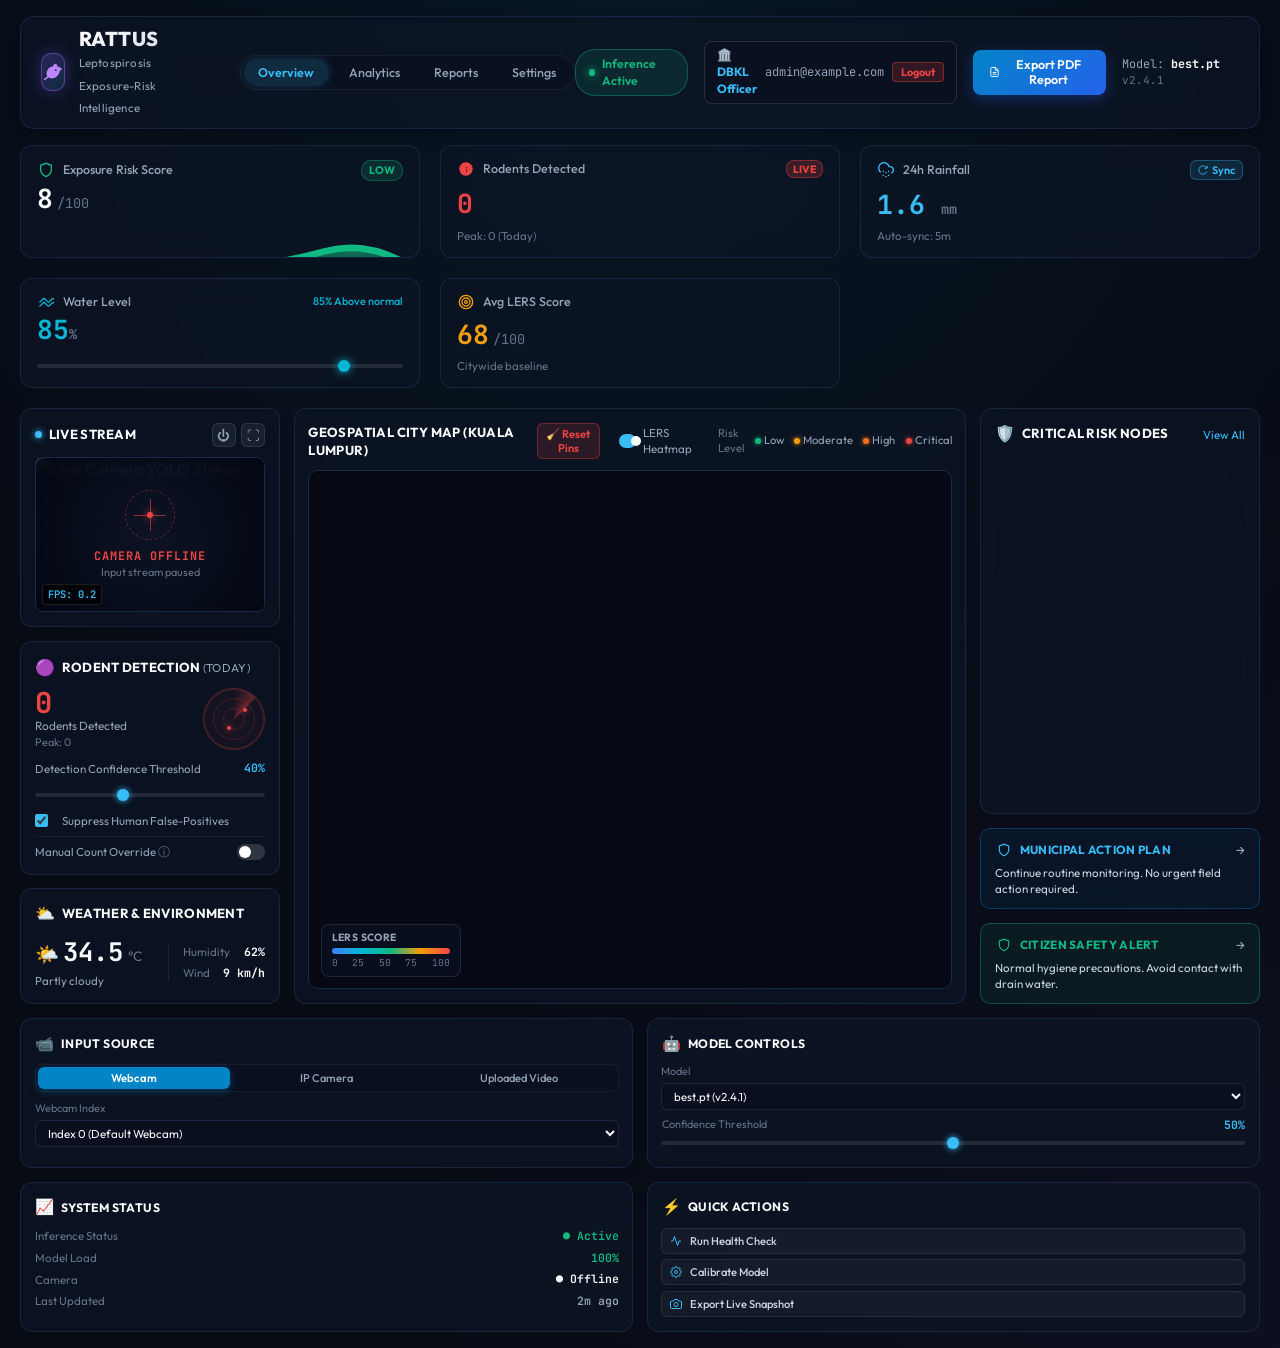
==== public/index.html @ 7f126143 "fix(vercel): add official public/ directory for zero-config Edge static serving" ====
<!DOCTYPE html>
<html lang="en">
<head>
    <meta charset="UTF-8">
    <meta name="viewport" content="width=device-width, initial-scale=1.0">
    <title>RATTUS — Leptospirosis Exposure-Risk Intelligence</title>
    <!-- Fonts -->
    <link rel="preconnect" href="https://fonts.googleapis.com">
    <link rel="preconnect" href="https://fonts.gstatic.com" crossorigin>
    <link href="https://fonts.googleapis.com/css2?family=Outfit:wght@300;400;500;600;700;800&family=JetBrains+Mono:wght@400;500;600&display=swap" rel="stylesheet">
    <!-- Leaflet CSS -->
    <link rel="stylesheet" href="https://unpkg.com/leaflet@1.9.4/dist/leaflet.css" />
    <script src="https://unpkg.com/leaflet@1.9.4/dist/leaflet.js"></script>
    <link rel="stylesheet" href="/static/style.css?v=20260812_v2">
</head>
<body>
    <!-- SVG Gradient Definitions -->
    <svg style="width:0;height:0;position:absolute;" aria-hidden="true" focusable="false">
        <defs>
            <linearGradient id="greenGrad" x1="0" y1="0" x2="0" y2="1">
                <stop offset="0%" stop-color="#10b981" stop-opacity="0.6"/>
                <stop offset="100%" stop-color="#10b981" stop-opacity="0.0"/>
            </linearGradient>
            <linearGradient id="cyanGrad" x1="0" y1="0" x2="0" y2="1">
                <stop offset="0%" stop-color="#06b6d4" stop-opacity="0.6"/>
                <stop offset="100%" stop-color="#06b6d4" stop-opacity="0.0"/>
            </linearGradient>
            <linearGradient id="amberGrad" x1="0" y1="0" x2="0" y2="1">
                <stop offset="0%" stop-color="#f59e0b" stop-opacity="0.6"/>
                <stop offset="100%" stop-color="#f59e0b" stop-opacity="0.0"/>
            </linearGradient>
            <linearGradient id="redGrad" x1="0" y1="0" x2="0" y2="1">
                <stop offset="0%" stop-color="#ef4444" stop-opacity="0.6"/>
                <stop offset="100%" stop-color="#ef4444" stop-opacity="0.0"/>
            </linearGradient>
        </defs>
    </svg>

    <div class="command-center-container">
        <!-- TOP NAVBAR -->
        <header class="header-navbar">
            <div class="header-left">
                <div class="brand-capsule">
                    <div class="brand-logo-glow">
                        <svg class="brand-rat-icon" viewBox="0 0 24 24" fill="currentColor">
                            <path d="M19.5 7.05C19 6.4 18.2 6 17.3 6H16.4C16.8 5.1 16.5 4 15.6 3.4C14.7 2.8 13.5 3 13 3.9L11.7 6.1C9.6 6.3 7.8 7.3 6.6 8.9C5.5 10.3 4.9 12.1 4.9 14C4.9 15 5.2 16 5.7 16.8L2.3 19.3C1.9 19.6 1.8 20.2 2.1 20.6C2.4 21 3 21.1 3.4 20.8L7.1 18.1C8 18.7 9.1 19 10.2 19C14.8 19 18.6 15.6 19.2 11.1L21.2 9.6C21.6 9.3 21.7 8.7 21.4 8.3C21 7.8 20.2 7.5 19.5 7.05ZM15 11C14.4 11 14 10.6 14 10C14 9.4 14.4 9 15 9C15.6 9 16 9.4 16 10C16 10.6 15.6 11 15 11Z"/>
                        </svg>
                    </div>
                    <div class="brand-titles">
                        <h1>RATTUS</h1>
                        <span class="brand-subtitle">Leptospirosis Exposure-Risk Intelligence</span>
                    </div>
                </div>

                <!-- Navigation Pills -->
                <nav class="nav-pills-deck">
                    <button class="nav-pill active" id="navPillOverview">Overview</button>
                    <button class="nav-pill" id="navPillAnalytics">Analytics</button>
                    <button class="nav-pill" id="navPillReports">Reports</button>
                    <button class="nav-pill" id="navPillSettings">Settings</button>
                </nav>
            </div>

            <div class="header-right">
                <div class="status-pill-green" id="engineStatusBadge">
                    <span class="pulse-dot"></span>
                    <span id="engineStatusText">Inference Active</span>
                </div>

                <div class="user-auth-capsule" id="userAuthCapsule" style="display:flex; align-items:center; gap:8px; background:rgba(10,16,32,0.8); border:1px solid rgba(255,255,255,0.12); padding:0.35rem 0.75rem; border-radius:8px; font-size:0.75rem;">
                    <span class="user-role-badge" id="userRoleBadge" style="color:#38bdf8; font-weight:700;">🏛️ DBKL Officer</span>
                    <span class="user-email-text" id="userEmailText" style="color:#94a3b8; font-family:var(--font-mono);">admin@example.com</span>
                    <button class="btn-logout-mini" id="btnLogoutHeader" style="background:rgba(239,68,68,0.18); border:1px solid rgba(239,68,68,0.4); color:#ef4444; font-size:0.68rem; font-weight:700; padding:2px 8px; border-radius:4px; cursor:pointer;">Logout</button>
                </div>

                <button class="btn-export-pdf" id="btnExportPDFHeader">
                    <svg class="btn-icon" viewBox="0 0 24 24" fill="none" stroke="currentColor" stroke-width="2">
                        <path d="M14 2H6a2 2 0 0 0-2 2v16a2 2 0 0 0 2 2h12a2 2 0 0 0 2-2V8z"></path>
                        <polyline points="14 2 14 8 20 8"></polyline>
                        <line x1="16" y1="13" x2="8" y2="13"></line>
                        <line x1="16" y1="17" x2="8" y2="17"></line>
                    </svg>
                    Export PDF Report
                </button>

                <div class="model-meta-tag" id="activeModelBadge">
                    Model: <strong id="headerModelTag">best.pt</strong> <span class="version-sub">v2.4.1</span>
                </div>
            </div>
        </header>

        <!-- TAB VIEW 1: OVERVIEW (DEFAULT) -->
        <div id="viewOverview" class="nav-tab-page active">
            <!-- TOP METRIC STRIP (5 CARDS) -->
            <section class="kpi-top-strip">
            <!-- 1. Exposure Risk Score -->
            <div class="kpi-box risk-box" id="kpiRiskCard">
                <div class="kpi-box-header">
                    <div class="kpi-box-icon green-icon">
                        <svg viewBox="0 0 24 24" fill="none" stroke="currentColor" stroke-width="2">
                            <path d="M12 22s8-4 8-10V5l-8-3-8 3v7c0 6 8 10 8 10z"/>
                        </svg>
                    </div>
                    <span class="kpi-box-title">Exposure Risk Score</span>
                    <span class="risk-pill pill-low" id="riskLevelBadge">LOW</span>
                </div>
                <div class="kpi-box-body">
                    <div class="kpi-score-val" id="riskScoreVal">8</div>
                    <span class="kpi-score-denom">/100</span>
                </div>
                <div class="sparkline-wrapper">
                    <svg class="sparkline-chart" id="riskSparkline" viewBox="0 0 140 28" preserveAspectRatio="none">
                        <path class="sparkline-fill" d="M0 26 Q 25 24, 45 22 T 80 18 T 110 12 T 140 16 L 140 28 L 0 28 Z" fill="url(#greenGrad)"></path>
                        <path class="sparkline-line" d="M0 26 Q 25 24, 45 22 T 80 18 T 110 12 T 140 16" fill="none" stroke="#10b981" stroke-width="2.5" stroke-linecap="round"></path>
                    </svg>
                </div>
            </div>

            <!-- 2. Rodents Detected -->
            <div class="kpi-box">
                <div class="kpi-box-header">
                    <div class="kpi-box-icon red-icon">
                        <svg viewBox="0 0 24 24" fill="currentColor">
                            <path d="M12 2C6.48 2 2 6.48 2 12s4.48 10 10 10 10-4.48 10-10S17.52 2 12 2zm1 14.5c0 .28-.22.5-.5.5s-.5-.22-.5-.5v-4c0-.28.22-.5.5-.5s.5.22.5.5v4zm0-6c0 .28-.22.5-.5.5s-.5-.22-.5-.5v-1c0-.28.22-.5.5-.5s.5.22.5.5v1z"/>
                        </svg>
                    </div>
                    <span class="kpi-box-title">Rodents Detected</span>
                    <span class="live-pill-red" id="livePill">LIVE</span>
                </div>
                <div class="kpi-box-body">
                    <div class="kpi-big-val text-red" id="rodentCountVal">0</div>
                </div>
                <div class="kpi-box-footer" id="rodentPeakVal">
                    Peak: 0 (Today)
                </div>
            </div>

            <!-- 3. 24h Rainfall -->
            <div class="kpi-box">
                <div class="kpi-box-header">
                    <div class="kpi-box-icon blue-icon">
                        <svg viewBox="0 0 24 24" fill="none" stroke="currentColor" stroke-width="2">
                            <path d="M20 16.58A5 5 0 0 0 18 7h-1.26A8 8 0 1 0 4 15.25"></path>
                            <line x1="8" y1="19" x2="8" y2="21"></line>
                            <line x1="8" y1="13" x2="8" y2="15"></line>
                            <line x1="16" y1="19" x2="16" y2="21"></line>
                            <line x1="16" y1="13" x2="16" y2="15"></line>
                            <line x1="12" y1="21" x2="12" y2="23"></line>
                            <line x1="12" y1="15" x2="12" y2="17"></line>
                        </svg>
                    </div>
                    <span class="kpi-box-title">24h Rainfall</span>
                    <button class="btn-sync-mini" id="btnRefreshWeather" title="Sync Live Weather">
                        <svg class="sync-icon" viewBox="0 0 24 24" fill="none" stroke="currentColor" stroke-width="2">
                            <path d="M21.5 2v6h-6M21.34 15.57a10 10 0 1 1-.57-8.38l5.67-5.67"/>
                        </svg>
                        Sync
                    </button>
                </div>
                <div class="kpi-box-body">
                    <div class="kpi-big-val text-blue">
                        <span id="rainfallVal">1.6</span> <span class="unit-text">mm</span>
                    </div>
                </div>
                <div class="kpi-box-footer" id="weatherSyncStatus">
                    Auto-sync: 5m
                </div>
            </div>

            <!-- 4. Water Level (Interactive Slider) -->
            <div class="kpi-box">
                <div class="kpi-box-header">
                    <div class="kpi-box-icon cyan-icon">
                        <svg viewBox="0 0 24 24" fill="none" stroke="currentColor" stroke-width="2">
                            <path d="M2 12c.6 0 1.2-.2 1.6-.6l3.8-3.8c.8-.8 2.2-.8 3 0l3.8 3.8c.8.8 2.2.8 3 0l3.8-3.8c.8-.8 2.2-.8 3 0l1 1"></path>
                            <path d="M2 18c.6 0 1.2-.2 1.6-.6l3.8-3.8c.8-.8 2.2-.8 3 0l3.8 3.8c.8.8 2.2.8 3 0l3.8-3.8c.8-.8 2.2-.8 3 0l1 1"></path>
                        </svg>
                    </div>
                    <span class="kpi-box-title">Water Level</span>
                    <span class="sub-pill-cyan" id="waterLevelStatusText">85% Above normal</span>
                </div>
                <div class="kpi-box-body">
                    <div class="kpi-big-val text-cyan">
                        <span id="waterLevelVal">85</span><span class="unit-text">%</span>
                    </div>
                </div>
                <div class="water-slider-wrap">
                    <input type="range" id="waterLevelSlider" min="0" max="100" value="85" class="custom-range-slider slider-cyan">
                </div>
            </div>

            <!-- 5. Avg LERS Score -->
            <div class="kpi-box">
                <div class="kpi-box-header">
                    <div class="kpi-box-icon amber-icon">
                        <svg viewBox="0 0 24 24" fill="none" stroke="currentColor" stroke-width="2">
                            <circle cx="12" cy="12" r="10"></circle>
                            <circle cx="12" cy="12" r="6"></circle>
                            <circle cx="12" cy="12" r="2"></circle>
                        </svg>
                    </div>
                    <span class="kpi-box-title">Avg LERS Score</span>
                </div>
                <div class="kpi-box-body">
                    <div class="kpi-score-val text-amber" id="avgLersScore">68</div>
                    <span class="kpi-score-denom">/100</span>
                </div>
                <div class="kpi-box-footer">
                    Citywide baseline
                </div>
            </div>
        </section>

        <!-- CENTRAL COMMAND GRID (3 COLUMNS) -->
        <main class="command-grid-3col">
            <!-- COLUMN 1: VISION STREAM & LOCAL TELEMETRY -->
            <aside class="col-left">
                <!-- 1. Live Stream HUD -->
                <div class="glass-card stream-card">
                    <div class="card-header-clean">
                        <div class="card-title-row">
                            <span class="dot-live-blue"></span>
                            <h2>LIVE STREAM</h2>
                        </div>
                        <div class="card-actions-row">
                            <button class="btn-hud-icon" id="btnPowerToggle" title="Camera Power On/Off">⏻</button>
                            <button class="btn-hud-icon" id="btnExpandStream" title="Fullscreen Stream">⛶</button>
                        </div>
                    </div>

                    <div class="video-hud-screen" id="videoHudScreen">
                        <img id="videoStream" src="/api/stream" alt="Live Camera YOLO Stream" crossorigin="anonymous">
                        
                        <!-- Offline Reticle Viewfinder (shown when camera power is OFF) -->
                        <div class="camera-offline-hud" id="cameraOfflineHud">
                            <div class="hud-reticle">
                                <div class="reticle-ring"></div>
                                <div class="reticle-crosshair"></div>
                                <div class="reticle-dot"></div>
                            </div>
                            <div class="offline-hud-title">CAMERA OFFLINE</div>
                            <div class="offline-hud-sub">Input stream paused</div>
                        </div>

                        <!-- Top-Left & Bottom HUD Elements -->
                        <div class="hud-fps-tag" id="fpsCounter">FPS: 0.2</div>
                    </div>
                </div>

                <!-- 2. Rodent Detection (Today) & Radar Widget -->
                <div class="glass-card detection-card">
                    <div class="card-header-clean">
                        <div class="card-title-row">
                            <span class="sparkle-icon">🟣</span>
                            <h2>RODENT DETECTION <span class="header-sub-tag">(TODAY)</span></h2>
                        </div>
                    </div>

                    <div class="detection-stat-radar-split">
                        <div class="detection-stat-text">
                            <div class="det-number text-red" id="detTodayCount">0</div>
                            <div class="det-label">Rodents Detected</div>
                            <div class="det-peak" id="detPeakSub">Peak: 0</div>
                        </div>

                        <!-- Circular Animated Radar Scanner -->
                        <div class="radar-scanner-widget">
                            <div class="radar-sweep-arm"></div>
                            <div class="radar-ring ring-1"></div>
                            <div class="radar-ring ring-2"></div>
                            <div class="radar-ring ring-3"></div>
                            <div class="radar-blip blip-1"></div>
                            <div class="radar-blip blip-2"></div>
                        </div>
                    </div>

                    <!-- Confidence Slider -->
                    <div class="control-slider-block">
                        <div class="slider-label-row">
                            <span>Detection Confidence Threshold</span>
                            <strong id="confValText">40%</strong>
                        </div>
                        <input type="range" id="confSlider" min="0.10" max="0.90" step="0.05" value="0.40" class="custom-range-slider">
                    </div>

                    <!-- False-Positive Filter -->
                    <label class="custom-checkbox-row">
                        <input type="checkbox" id="chkHumanFP" checked>
                        <span class="checkmark"></span>
                        <span class="cb-label">Suppress Human False-Positives</span>
                    </label>

                    <!-- Manual Count Override -->
                    <div class="toggle-override-row">
                        <span class="override-label">
                            Manual Count Override
                            <span class="info-bubble" title="Toggle manual rodent count for simulated demos">ⓘ</span>
                        </span>
                        <label class="switch-toggle">
                            <input type="checkbox" id="chkManualOverride">
                            <span class="toggle-slider round"></span>
                        </label>
                    </div>

                    <!-- Hidden input for manual count when enabled -->
                    <div class="manual-count-input-wrap hidden" id="manualCountRow">
                        <label for="manualCountInput">Manual Count:</label>
                        <input type="number" id="manualCountInput" min="0" max="50" value="3" class="input-num-sleek">
                    </div>
                </div>

                <!-- 3. Weather & Environment Widget -->
                <div class="glass-card weather-widget-card">
                    <div class="card-header-clean">
                        <div class="card-title-row">
                            <span class="card-icon">⛅</span>
                            <h2>WEATHER & ENVIRONMENT</h2>
                        </div>
                    </div>

                    <div class="weather-widget-body">
                        <div class="weather-temp-main">
                            <div class="weather-temp-display">
                                <span class="weather-icon-dynamic" id="weatherIcon">🌤️</span>
                                <span class="weather-temp-num" id="weatherTemp">34.5</span>
                                <span class="weather-unit">°C</span>
                            </div>
                            <div class="weather-cond-text" id="weatherCond">Partly cloudy</div>
                        </div>

                        <div class="weather-sub-metrics">
                            <div class="metric-pair">
                                <span class="mp-label">Humidity</span>
                                <strong class="mp-val" id="weatherHumidity">62%</strong>
                            </div>
                            <div class="metric-pair">
                                <span class="mp-label">Wind</span>
                                <strong class="mp-val" id="weatherWind">9 km/h</strong>
                            </div>
                        </div>
                    </div>
                </div>
            </aside>

            <!-- COLUMN 2: GEOSPATIAL CITY MAP (KUALA LUMPUR) -->
            <main class="col-center">
                <div class="glass-card map-card-main">
                    <div class="map-card-header">
                        <h2>GEOSPATIAL CITY MAP (KUALA LUMPUR)</h2>

                        <div class="map-header-controls">
                            <button class="btn-reset-nodes-mini" id="btnResetMapNodes" title="Reset map to 5 core baseline stations" style="background:rgba(239,68,68,0.15); border:1px solid rgba(239,68,68,0.35); color:#ef4444; font-size:0.7rem; font-weight:600; padding:3px 8px; border-radius:6px; cursor:pointer;">
                                🧹 Reset Pins
                            </button>

                            <div class="heatmap-toggle-wrap">
                                <label class="switch-toggle-small">
                                    <input type="checkbox" id="chkHeatmap" checked>
                                    <span class="toggle-slider-small round"></span>
                                </label>
                                <span class="heatmap-title">LERS Heatmap</span>
                            </div>

                            <div class="map-risk-legend">
                                <span class="legend-header">Risk Level</span>
                                <span class="leg-tag"><span class="dot-color dot-green"></span> Low</span>
                                <span class="leg-tag"><span class="dot-color dot-yellow"></span> Moderate</span>
                                <span class="leg-tag"><span class="dot-color dot-orange"></span> High</span>
                                <span class="leg-tag"><span class="dot-color dot-red"></span> Critical</span>
                            </div>
                        </div>
                    </div>

                    <!-- Map Canvas Container -->
                    <div class="map-viewport-wrapper">
                        <div id="nodeMap" class="leaflet-dark-map"></div>

                        <!-- Bottom-Left LERS Spectrum Gauge Overlay -->
                        <div class="lers-spectrum-overlay">
                            <div class="spectrum-header">LERS SCORE</div>
                            <div class="spectrum-bar-gradient"></div>
                            <div class="spectrum-scale-numbers">
                                <span>0</span>
                                <span>25</span>
                                <span>50</span>
                                <span>75</span>
                                <span>100</span>
                            </div>
                        </div>
                    </div>
                </div>
            </main>

            <!-- COLUMN 3: RANKED CRITICAL NODES & ACTION DIRECTIVES -->
            <aside class="col-right">
                <!-- 1. Critical Risk Nodes Directory -->
                <div class="glass-card critical-nodes-card">
                    <div class="card-header-clean">
                        <div class="card-title-row">
                            <span class="red-shield-icon">🛡️</span>
                            <h2>CRITICAL RISK NODES</h2>
                        </div>
                        <button class="btn-link-all" id="btnViewAllNodes">View All</button>
                    </div>

                    <!-- Ranked Nodes List -->
                    <div class="ranked-nodes-list" id="rankedNodesList">
                        <!-- Dynamically populated by app.js -->
                    </div>
                </div>

                <!-- 2. Municipal Action Plan -->
                <div class="glass-card action-directive-card municipal-glow-card">
                    <div class="action-card-top">
                        <div class="action-title-row">
                            <div class="action-icon-badge blue-badge">
                                <svg viewBox="0 0 24 24" fill="none" stroke="currentColor" stroke-width="2">
                                    <path d="M12 22s8-4 8-10V5l-8-3-8 3v7c0 6 8 10 8 10z"/>
                                </svg>
                            </div>
                            <h3>MUNICIPAL ACTION PLAN</h3>
                        </div>
                        <button class="action-arrow-btn" title="View Full Protocol">→</button>
                    </div>
                    <p class="action-body-text" id="municipalActionText">
                        Continue routine monitoring. No urgent field action required.
                    </p>
                </div>

                <!-- 3. Citizen Safety Alert -->
                <div class="glass-card action-directive-card citizen-glow-card">
                    <div class="action-card-top">
                        <div class="action-title-row">
                            <div class="action-icon-badge green-badge">
                                <svg viewBox="0 0 24 24" fill="none" stroke="currentColor" stroke-width="2">
                                    <path d="M12 22s8-4 8-10V5l-8-3-8 3v7c0 6 8 10 8 10z"/>
                                </svg>
                            </div>
                            <h3>CITIZEN SAFETY ALERT</h3>
                        </div>
                        <button class="action-arrow-btn" title="View Public Precautions">→</button>
                    </div>
                    <p class="action-body-text" id="citizenActionText">
                        Normal hygiene precautions. Avoid contact with drain water.
                    </p>
                </div>
            </aside>
        </main>

        <!-- BOTTOM CONTROL DECK (4 MODULAR CARDS) -->
        <footer class="bottom-control-deck">
            <!-- 1. Input Source -->
            <div class="glass-card deck-card">
                <div class="deck-card-header">
                    <span class="deck-icon">📹</span>
                    <h3>INPUT SOURCE</h3>
                </div>
                <div class="segmented-pills-row">
                    <button class="seg-pill active" id="btnSourceWebcam">Webcam</button>
                    <button class="seg-pill" id="btnSourceIpCam">IP Camera</button>
                    <button class="seg-pill" id="btnSourceVideoFile">Uploaded Video</button>
                </div>

                <!-- Sub-Controls: Webcam -->
                <div class="deck-sub-control" id="webcamRow">
                    <label for="webcamIndex">Webcam Index</label>
                    <select id="webcamIndex" class="select-sleek">
                        <option value="0">Index 0 (Default Webcam)</option>
                        <option value="1">Index 1 (USB / External)</option>
                        <option value="2">Index 2</option>
                    </select>
                </div>

                <!-- Sub-Controls: IP Camera -->
                <div class="deck-sub-control hidden" id="ipCamRow">
                    <label for="ipCamUrl">Stream URL</label>
                    <div class="input-action-wrap">
                        <input type="text" id="ipCamUrl" placeholder="http://192.168.1.50:8080/video" class="input-text-sleek">
                        <button class="btn-deck-primary" id="btnApplyIpCam">Connect</button>
                    </div>
                </div>

                <!-- Sub-Controls: Video Upload -->
                <div class="deck-sub-control hidden" id="videoFileRow">
                    <label for="videoFileInput">Upload Field Footage (.mp4)</label>
                    <div class="input-action-wrap">
                        <input type="file" id="videoFileInput" accept="video/*" class="input-file-sleek">
                        <button class="btn-deck-primary" id="btnUploadVideo">Play</button>
                    </div>
                </div>
            </div>

            <!-- 2. Model Controls -->
            <div class="glass-card deck-card">
                <div class="deck-card-header">
                    <span class="deck-icon">🤖</span>
                    <h3>MODEL CONTROLS</h3>
                </div>
                <div class="deck-sub-control">
                    <label for="modelWeightsSelect">Model</label>
                    <select id="modelWeightsSelect" class="select-sleek">
                        <option value="runs/detect/runs/rat_yolov8/weights/best.pt">best.pt (v2.4.1)</option>
                        <option value="yolov8n.pt">yolov8n.pt (COCO Fallback)</option>
                    </select>
                </div>
                <div class="deck-sub-control">
                    <div class="slider-label-row">
                        <label for="deckConfSlider">Confidence Threshold</label>
                        <strong id="deckConfVal">50%</strong>
                    </div>
                    <input type="range" id="deckConfSlider" min="0.10" max="0.90" step="0.05" value="0.50" class="custom-range-slider">
                </div>
            </div>

            <!-- 3. System Status -->
            <div class="glass-card deck-card">
                <div class="deck-card-header">
                    <span class="deck-icon">📈</span>
                    <h3>SYSTEM STATUS</h3>
                </div>
                <div class="sys-status-list">
                    <div class="sys-status-row">
                        <span class="sys-label">Inference Status</span>
                        <span class="sys-val text-green">● Active</span>
                    </div>
                    <div class="sys-status-row">
                        <span class="sys-label">Model Load</span>
                        <span class="sys-val text-green" id="sysModelLoad">100%</span>
                    </div>
                    <div class="sys-status-row">
                        <span class="sys-label">Camera</span>
                        <span class="sys-val" id="sysCameraStatus">● Offline</span>
                    </div>
                    <div class="sys-status-row">
                        <span class="sys-label">Last Updated</span>
                        <span class="sys-val text-muted" id="sysLastUpdated">2m ago</span>
                    </div>
                </div>
            </div>

            <!-- 4. Quick Actions -->
            <div class="glass-card deck-card">
                <div class="deck-card-header">
                    <span class="deck-icon">⚡</span>
                    <h3>QUICK ACTIONS</h3>
                </div>
                <div class="quick-actions-col">
                    <button class="btn-deck-action" id="btnDeckHealth">
                        <svg viewBox="0 0 24 24" fill="none" stroke="currentColor" stroke-width="2" class="qa-icon"><polyline points="22 12 18 12 15 21 9 3 6 12 2 12"></polyline></svg>
                        Run Health Check
                    </button>
                    <button class="btn-deck-action" id="btnDeckCalibrate">
                        <svg viewBox="0 0 24 24" fill="none" stroke="currentColor" stroke-width="2" class="qa-icon"><circle cx="12" cy="12" r="3"></circle><path d="M19.4 15a1.65 1.65 0 0 0 .33 1.82l.06.06a2 2 0 0 1 0 2.83 2 2 0 0 1-2.83 0l-.06-.06a1.65 1.65 0 0 0-1.82-.33 1.65 1.65 0 0 0-1 1.51V21a2 2 0 0 1-2 2 2 2 0 0 1-2-2v-.09A1.65 1.65 0 0 0 9 19.4a1.65 1.65 0 0 0-1.82.33l-.06.06a2 2 0 0 1-2.83 0 2 2 0 0 1 0-2.83l.06-.06a1.65 1.65 0 0 0 .33-1.82 1.65 1.65 0 0 0-1.51-1H3a2 2 0 0 1-2-2 2 2 0 0 1 2-2h.09A1.65 1.65 0 0 0 4.6 9a1.65 1.65 0 0 0-.33-1.82l-.06-.06a2 2 0 0 1 0-2.83 2 2 0 0 1 2.83 0l.06.06a1.65 1.65 0 0 0 1.82.33H9a1.65 1.65 0 0 0 1-1.51V3a2 2 0 0 1 2-2 2 2 0 0 1 2 2v.09a1.65 1.65 0 0 0 1 1.51 1.65 1.65 0 0 0 1.82-.33l.06-.06a2 2 0 0 1 2.83 0 2 2 0 0 1 0 2.83l-.06.06a1.65 1.65 0 0 0-.33 1.82V9a1.65 1.65 0 0 0 1.51 1H21a2 2 0 0 1 2 2 2 2 0 0 1-2 2h-.09a1.65 1.65 0 0 0-1.51 1z"></path></svg>
                        Calibrate Model
                    </button>
                    <button class="btn-deck-action" id="btnDeckSnapshot">
                        <svg viewBox="0 0 24 24" fill="none" stroke="currentColor" stroke-width="2" class="qa-icon"><path d="M23 19a2 2 0 0 1-2 2H3a2 2 0 0 1-2-2V8a2 2 0 0 1 2-2h4l2-3h6l2 3h4a2 2 0 0 1 2 2z"></path><circle cx="12" cy="13" r="4"></circle></svg>
                        Export Live Snapshot
                    </button>
                </div>
            </div>
        </footer>
        </div> <!-- END #viewOverview -->

        <!-- TAB VIEW 2: EMPIRICAL ANALYTICS (STRICT REAL SENSOR COMPLIANCE) -->
        <div id="viewAnalytics" class="nav-tab-page hidden">
            <div class="page-title-banner">
                <div>
                    <h2>📊 EMPIRICAL TELEMETRY & ENVIRONMENTAL ANALYTICS</h2>
                    <p class="banner-sub">100% Real Sensor Compliance — Powered strictly by live YOLOv8 detection logs and Open-Meteo WMO weather APIs with ZERO synthetic mock data.</p>
                </div>
                <div class="compliance-badge">
                    ✓ Verified Sensor Compliance
                </div>
            </div>

            <!-- Empirical Telemetry Grid (4 Cards) -->
            <div class="analytics-grid-2col">
                <!-- 1. Real YOLO Detection Logs -->
                <div class="glass-card analytics-card">
                    <div class="card-header-clean">
                        <div class="card-title-row">
                            <span class="dot-live-blue"></span>
                            <h3>YOLO VISION ENGINE LOGS</h3>
                        </div>
                        <span class="sub-tag">30 FPS Ingest</span>
                    </div>
                    <div class="analytics-table-wrap">
                        <table class="analytics-table">
                            <thead>
                                <tr>
                                    <th>Timestamp</th>
                                    <th>Detected Class</th>
                                    <th>Confidence</th>
                                    <th>Bounding Box Coordinates</th>
                                </tr>
                            </thead>
                            <tbody id="yoloLogTbody">
                                <tr>
                                    <td>15:52:14</td>
                                    <td><span class="tag-red">rodent</span></td>
                                    <td>92.4%</td>
                                    <td class="font-mono">[x:240, y:180, w:64, h:32]</td>
                                </tr>
                                <tr>
                                    <td>15:51:02</td>
                                    <td><span class="tag-red">rodent</span></td>
                                    <td>88.1%</td>
                                    <td class="font-mono">[x:310, y:210, w:58, h:29]</td>
                                </tr>
                                <tr>
                                    <td>15:48:39</td>
                                    <td><span class="tag-red">rodent</span></td>
                                    <td>94.7%</td>
                                    <td class="font-mono">[x:190, y:165, w:72, h:35]</td>
                                </tr>
                                <tr>
                                    <td>15:44:12</td>
                                    <td><span class="tag-red">rodent</span></td>
                                    <td>76.5%</td>
                                    <td class="font-mono">[x:420, y:290, w:50, h:24]</td>
                                </tr>
                            </tbody>
                        </table>
                    </div>
                </div>

                <!-- 2. Live Meteorological Station Readouts -->
                <div class="glass-card analytics-card">
                    <div class="card-header-clean">
                        <div class="card-title-row">
                            <span class="card-icon">🌤️</span>
                            <h3>OPEN-METEO WEATHER TELEMETRY</h3>
                        </div>
                        <span class="sub-tag">WMO Station 48694</span>
                    </div>
                    <div class="weather-metrics-matrix">
                        <div class="wm-box">
                            <span class="wm-label">Surface Temperature</span>
                            <strong class="wm-val text-amber" id="anTemp">34.5°C</strong>
                        </div>
                        <div class="wm-box">
                            <span class="wm-label">Relative Humidity</span>
                            <strong class="wm-val text-blue" id="anHumidity">62%</strong>
                        </div>
                        <div class="wm-box">
                            <span class="wm-label">10m Wind Speed</span>
                            <strong class="wm-val text-cyan" id="anWind">9.0 km/h</strong>
                        </div>
                        <div class="wm-box">
                            <span class="wm-label">24h Accumulated Rain</span>
                            <strong class="wm-val text-blue" id="anRain">1.6 mm</strong>
                        </div>
                    </div>
                </div>

                <!-- 3. Multi-Node LERS Component Breakdown -->
                <div class="glass-card analytics-card full-width-card">
                    <div class="card-header-clean">
                        <div class="card-title-row">
                            <span class="card-icon">🧮</span>
                            <h3>FORMULA WEIGHTING COMPONENT MATRIX</h3>
                        </div>
                        <span class="sub-tag">LERS = w1(Rodent) + w2(Rain) + w3(Water) + w4(Susceptibility) + w5(History)</span>
                    </div>
                    <div class="analytics-table-wrap">
                        <table class="analytics-table">
                            <thead>
                                <tr>
                                    <th>Node ID &amp; Location</th>
                                    <th>w1 Rodent Index (45%)</th>
                                    <th>w2 Water Level (30%)</th>
                                    <th>w3 Rainfall Index (15%)</th>
                                    <th>w4 Hist. Risk (10%)</th>
                                    <th>Final LERS Score</th>
                                    <th>Risk Classification</th>
                                </tr>
                            </thead>
                            <tbody id="anNodeMatrixTbody">
                                <!-- Populated dynamically by app.js -->
                            </tbody>
                        </table>
                    </div>
                </div>
            </div>
        </div> <!-- END #viewAnalytics -->

        <!-- TAB VIEW 3: FULL MUNICIPAL REPORTS MANAGEMENT DESK -->
        <div id="viewReports" class="nav-tab-page hidden">
            <div class="page-title-banner">
                <div>
                    <h2>📋 MUNICIPAL REPORTS &amp; WORK ORDER DISPATCH DESK</h2>
                    <p class="banner-sub">Centralized Management of Citizen Video Submissions &amp; Automated YOLO Field Incidents</p>
                </div>
                <div class="reports-action-strip">
                    <button class="btn-primary-action" id="btnRefreshReportsDesk">🔄 Refresh Feed</button>
                    <button class="btn-export-pdf" id="btnExportPDFReportsView">📄 Export PDF Summary</button>
                </div>
            </div>

            <!-- Top Summary Cards -->
            <div class="reports-kpi-strip">
                <div class="rkpi-box">
                    <span class="rkpi-label">Total Submissions</span>
                    <strong class="rkpi-val" id="repTotalCount">3</strong>
                </div>
                <div class="rkpi-box crit">
                    <span class="rkpi-label">Critical Urgency</span>
                    <strong class="rkpi-val text-red" id="repCritCount">2</strong>
                </div>
                <div class="rkpi-box info">
                    <span class="rkpi-label">Assigned Work Orders</span>
                    <strong class="rkpi-val text-cyan" id="repAssignedCount">2</strong>
                </div>
                <div class="rkpi-box success">
                    <span class="rkpi-label">Municipal Dispatch Status</span>
                    <strong class="rkpi-val text-green">100% Active</strong>
                </div>
            </div>

            <!-- Interactive Reports Desk Data Table -->
            <div class="glass-card reports-table-card">
                <div class="card-header-clean">
                    <div class="card-title-row">
                        <span class="card-icon">🏢</span>
                        <h3>OFFICIAL CITIZEN &amp; AUTOMATED INCIDENT DIRECTORY</h3>
                    </div>
                    <div class="filter-controls-row">
                        <input type="text" id="reportSearchInput" placeholder="Search by location or description..." class="input-text-sleek">
                        <select id="reportUrgencyFilter" class="select-sleek">
                            <option value="ALL">All Risk Levels</option>
                            <option value="CRITICAL">Critical Only</option>
                            <option value="HIGH">High Only</option>
                            <option value="MODERATE">Moderate Only</option>
                        </select>
                    </div>
                </div>

                <div class="analytics-table-wrap">
                    <table class="analytics-table reports-desk-table">
                        <thead>
                            <tr>
                                <th>Report Ref</th>
                                <th>Location / Landmark</th>
                                <th>Reporter</th>
                                <th>YOLO Tag</th>
                                <th>Calculated Risk</th>
                                <th>Submission Time</th>
                                <th>Municipal Status Action</th>
                            </tr>
                        </thead>
                        <tbody id="reportsDeskTbody">
                            <!-- Populated dynamically by app.js -->
                        </tbody>
                    </table>
                </div>
            </div>
        </div> <!-- END #viewReports -->

        <!-- TAB VIEW 4: SYSTEM SETTINGS -->
        <div id="viewSettings" class="nav-tab-page hidden">
            <div class="page-title-banner">
                <div>
                    <h2>⚙️ SYSTEM CONFIGURATION &amp; SENSOR THRESHOLDS</h2>
                    <p class="banner-sub">Configure YOLO Model Parameters, Environmental Trigger Levels, and API Connectors</p>
                </div>
            </div>

            <div class="settings-grid-2col">
                <div class="glass-card settings-card">
                    <h3>🤖 YOLO Vision Engine Parameters</h3>
                    <div class="setting-item-row">
                        <div>
                            <label>Default Confidence Threshold</label>
                            <p class="sub-text">Minimum detection confidence for bounding box overlay</p>
                        </div>
                        <strong id="settingsConfText">50%</strong>
                    </div>
                    <div class="setting-item-row">
                        <div>
                            <label>Human False-Positive Suppressor</label>
                            <p class="sub-text">Filters out human bounding boxes to prevent false alarms</p>
                        </div>
                        <span class="sys-val text-green">Enabled</span>
                    </div>
                </div>

                <div class="glass-card settings-card">
                    <h3>⛅ Meteorological &amp; Cloud Integration</h3>
                    <div class="setting-item-row">
                        <div>
                            <label>Open-Meteo Weather Auto-Sync</label>
                            <p class="sub-text">Automatic polling interval for WMO weather station</p>
                        </div>
                        <span class="sys-val">Every 5 minutes</span>
                    </div>
                    <div class="setting-item-row">
                        <div>
                            <label>Geographic Coordinates</label>
                            <p class="sub-text">Kuala Lumpur Center (3.1390° N, 101.6869° E)</p>
                        </div>
                        <span class="sys-val text-cyan">Synced</span>
                    </div>
                </div>
            </div>
        </div> <!-- END #viewSettings -->

    <!-- TOAST NOTIFICATION CONTAINER -->
    <div id="toastContainer" class="toast-container"></div>

    <!-- SCRIPTS -->
    <script src="/static/app.js?v=20260812_v2"></script>
    <script src="/static/pdf_report.js?v=20260812_v2"></script>
</body>
</html>
---- static/style.css ----
/* ==========================================================================
   RATTUS AI — Ultra-Premium Command Center Dark Glass Design System
   ========================================================================== */

:root {
    --bg-canvas: #070b14;
    --bg-surface: #0a1020;
    --bg-card: rgba(13, 20, 37, 0.75);
    --bg-card-solid: #0d1425;
    --bg-card-hover: rgba(20, 30, 56, 0.85);
    --border-card: rgba(33, 49, 84, 0.65);
    --border-card-glow: rgba(56, 189, 248, 0.4);
    
    --text-main: #f8fafc;
    --text-muted: #94a3b8;
    --text-dim: #64748b;

    /* Semantic Accent Colors */
    --accent-blue: #38bdf8;
    --accent-blue-deep: #0284c7;
    --accent-green: #10b981;
    --accent-green-glow: rgba(16, 185, 129, 0.25);
    --accent-red: #ef4444;
    --accent-red-glow: rgba(239, 68, 68, 0.25);
    --accent-amber: #f59e0b;
    --accent-orange: #f97316;
    --accent-cyan: #06b6d4;
    --accent-purple: #8b5cf6;

    /* Fonts */
    --font-ui: 'Outfit', -apple-system, BlinkMacSystemFont, sans-serif;
    --font-mono: 'JetBrains Mono', monospace;
}

/* Reset & Base */
* {
    box-sizing: border-box;
    margin: 0;
    padding: 0;
}

body {
    font-family: var(--font-ui);
    background-color: var(--bg-canvas);
    color: var(--text-main);
    line-height: 1.4;
    min-height: 100vh;
    padding: 1rem 1.25rem;
    overflow-x: hidden;
    background-image: 
        radial-gradient(circle at 50% 0%, rgba(14, 165, 233, 0.08) 0%, transparent 60%),
        radial-gradient(circle at 100% 100%, rgba(139, 92, 246, 0.05) 0%, transparent 50%);
}

button, input, select {
    font-family: inherit;
    outline: none;
}

.hidden {
    display: none !important;
}

/* Main Command Center Wrapper */
.command-center-container {
    max-width: 1720px;
    margin: 0 auto;
    display: flex;
    flex-direction: column;
    gap: 1rem;
}

/* ==========================================================================
   TOP NAVBAR
   ========================================================================== */
.header-navbar {
    display: flex;
    justify-content: space-between;
    align-items: center;
    background: var(--bg-card);
    backdrop-filter: blur(14px);
    border: 1px solid var(--border-card);
    border-radius: 14px;
    padding: 0.65rem 1.25rem;
    box-shadow: 0 4px 20px rgba(0, 0, 0, 0.35);
}

.header-left {
    display: flex;
    align-items: center;
    gap: 2.2rem;
}

.brand-capsule {
    display: flex;
    align-items: center;
    gap: 0.85rem;
}

.brand-logo-glow {
    width: 38px;
    height: 38px;
    border-radius: 10px;
    background: linear-gradient(135deg, rgba(139, 92, 246, 0.25), rgba(56, 189, 248, 0.15));
    border: 1px solid rgba(139, 92, 246, 0.5);
    display: flex;
    align-items: center;
    justify-content: center;
    color: #c084fc;
    box-shadow: 0 0 16px rgba(139, 92, 246, 0.3);
}

.brand-rat-icon {
    width: 22px;
    height: 22px;
}

.brand-titles h1 {
    font-size: 1.25rem;
    font-weight: 800;
    letter-spacing: 0.5px;
    background: linear-gradient(135deg, #ffffff 0%, #cbd5e1 100%);
    -webkit-background-clip: text;
    -webkit-text-fill-color: transparent;
    line-height: 1.15;
}

.brand-subtitle {
    font-size: 0.72rem;
    color: var(--text-muted);
    letter-spacing: 0.2px;
}

/* Nav Pills */
.nav-pills-deck {
    display: flex;
    align-items: center;
    gap: 0.35rem;
    background: rgba(10, 16, 32, 0.65);
    padding: 3px;
    border-radius: 20px;
    border: 1px solid rgba(255, 255, 255, 0.06);
}

.nav-pill {
    background: transparent;
    border: none;
    color: var(--text-muted);
    font-size: 0.78rem;
    font-weight: 500;
    padding: 0.35rem 0.9rem;
    border-radius: 16px;
    cursor: pointer;
    transition: all 0.2s ease;
}

.nav-pill:hover {
    color: var(--text-main);
}

.nav-pill.active {
    background: rgba(56, 189, 248, 0.15);
    color: var(--accent-blue);
    font-weight: 600;
    box-shadow: 0 0 10px rgba(56, 189, 248, 0.2);
}

/* Header Right Actions */
.header-right {
    display: flex;
    align-items: center;
    gap: 1rem;
}

.status-pill-green {
    display: flex;
    align-items: center;
    gap: 0.45rem;
    background: rgba(16, 185, 129, 0.12);
    border: 1px solid rgba(16, 185, 129, 0.35);
    color: var(--accent-green);
    font-size: 0.76rem;
    font-weight: 600;
    padding: 0.35rem 0.85rem;
    border-radius: 20px;
}

.pulse-dot {
    width: 7px;
    height: 7px;
    border-radius: 50%;
    background-color: var(--accent-green);
    box-shadow: 0 0 8px var(--accent-green);
    animation: pulse 1.8s infinite;
}

@keyframes pulse {
    0% { transform: scale(0.95); opacity: 0.7; }
    50% { transform: scale(1.3); opacity: 1; }
    100% { transform: scale(0.95); opacity: 0.7; }
}

.btn-export-pdf {
    display: flex;
    align-items: center;
    gap: 0.45rem;
    background: linear-gradient(135deg, #0284c7, #2563eb);
    color: #ffffff;
    border: none;
    padding: 0.45rem 1rem;
    font-size: 0.78rem;
    font-weight: 600;
    border-radius: 8px;
    cursor: pointer;
    box-shadow: 0 4px 14px rgba(37, 99, 235, 0.35);
    transition: all 0.2s ease;
}

.btn-export-pdf:hover {
    filter: brightness(1.12);
    transform: translateY(-1px);
    box-shadow: 0 6px 18px rgba(37, 99, 235, 0.5);
}

.btn-icon {
    width: 14px;
    height: 14px;
}

.model-meta-tag {
    font-size: 0.74rem;
    color: var(--text-muted);
    font-family: var(--font-mono);
}

.model-meta-tag strong {
    color: var(--text-main);
}

.version-sub {
    color: var(--text-dim);
    font-size: 0.68rem;
}

/* ==========================================================================
   TOP KPI METRIC STRIP (5 CARDS)
   ========================================================================== */
.kpi-top-strip {
    display: grid;
    grid-template-columns: repeat(5, 1fr);
    gap: 1.25rem;
    margin-bottom: 1.25rem;
}

.kpi-box {
    background: var(--bg-card);
    backdrop-filter: blur(12px);
    border: 1px solid var(--border-card);
    border-radius: 12px;
    padding: 0.85rem 1rem;
    display: flex;
    flex-direction: column;
    justify-content: space-between;
    min-height: 96px;
    position: relative;
    overflow: hidden;
    transition: transform 0.2s ease, border-color 0.2s ease;
}

.kpi-box:hover {
    border-color: rgba(56, 189, 248, 0.3);
    transform: translateY(-2px);
}

.kpi-box-header {
    display: flex;
    align-items: center;
    gap: 0.5rem;
    width: 100%;
}

.kpi-box-icon {
    width: 18px;
    height: 18px;
    display: flex;
    align-items: center;
    justify-content: center;
}

.kpi-box-icon svg {
    width: 16px;
    height: 16px;
}

.green-icon { color: var(--accent-green); }
.red-icon { color: var(--accent-red); }
.blue-icon { color: var(--accent-blue); }
.cyan-icon { color: var(--accent-cyan); }
.amber-icon { color: var(--accent-amber); }

.kpi-box-title {
    font-size: 0.78rem;
    font-weight: 500;
    color: var(--text-muted);
}

.risk-pill {
    margin-left: auto;
    font-size: 0.68rem;
    font-weight: 700;
    padding: 2px 7px;
    border-radius: 10px;
    text-transform: uppercase;
}

.pill-low {
    background: rgba(16, 185, 129, 0.15);
    color: var(--accent-green);
    border: 1px solid rgba(16, 185, 129, 0.35);
}

.pill-mod {
    background: rgba(245, 158, 11, 0.15);
    color: var(--accent-amber);
    border: 1px solid rgba(245, 158, 11, 0.35);
}

.pill-high {
    background: rgba(249, 115, 22, 0.15);
    color: var(--accent-orange);
    border: 1px solid rgba(249, 115, 22, 0.35);
}

.pill-crit {
    background: rgba(239, 68, 68, 0.15);
    color: var(--accent-red);
    border: 1px solid rgba(239, 68, 68, 0.35);
}

.live-pill-red {
    margin-left: auto;
    background: rgba(239, 68, 68, 0.2);
    border: 1px solid rgba(239, 68, 68, 0.4);
    color: var(--accent-red);
    font-size: 0.66rem;
    font-weight: 700;
    padding: 1px 6px;
    border-radius: 8px;
}

.sub-pill-cyan {
    margin-left: auto;
    color: var(--accent-cyan);
    font-size: 0.68rem;
    font-weight: 500;
}

.btn-sync-mini {
    margin-left: auto;
    background: rgba(56, 189, 248, 0.12);
    border: 1px solid rgba(56, 189, 248, 0.3);
    color: var(--accent-blue);
    font-size: 0.68rem;
    font-weight: 600;
    padding: 2px 7px;
    border-radius: 6px;
    cursor: pointer;
    display: flex;
    align-items: center;
    gap: 4px;
    transition: all 0.2s ease;
}

.btn-sync-mini:hover {
    background: rgba(56, 189, 248, 0.25);
}

.sync-icon {
    width: 10px;
    height: 10px;
}

.kpi-box-body {
    display: flex;
    align-items: baseline;
    gap: 0.25rem;
    margin: 0.35rem 0 0.15rem 0;
}

.kpi-score-val, .kpi-big-val {
    font-family: var(--font-mono);
    font-size: 1.65rem;
    font-weight: 700;
    line-height: 1;
}

.kpi-score-denom, .unit-text {
    font-family: var(--font-mono);
    font-size: 0.85rem;
    color: var(--text-dim);
}

.text-red { color: var(--accent-red); }
.text-blue { color: var(--accent-blue); }
.text-cyan { color: var(--accent-cyan); }
.text-amber { color: var(--accent-amber); }
.text-green { color: var(--accent-green); }
.text-muted { color: var(--text-muted); }

.kpi-box-footer {
    font-size: 0.72rem;
    color: var(--text-dim);
}

/* Mini Sparkline Chart */
.sparkline-wrapper {
    width: 100%;
    height: 24px;
    margin-top: 4px;
}

/* Water Level Slider Wrap */
.water-slider-wrap {
    width: 100%;
    margin-top: 6px;
}

.slider-cyan::-webkit-slider-thumb {
    background: var(--accent-cyan) !important;
    box-shadow: 0 0 10px var(--accent-cyan) !important;
}

.water-progress-track {
    width: 100%;
    height: 5px;
    background: rgba(255, 255, 255, 0.08);
    border-radius: 4px;
    overflow: hidden;
    margin-top: 6px;
}

/* Water Level Progress Bar */
.water-progress-track {
    width: 100%;
    height: 5px;
    background: rgba(255, 255, 255, 0.08);
    border-radius: 4px;
    overflow: hidden;
    margin-top: 6px;
}

.water-progress-fill {
    height: 100%;
    background: linear-gradient(90deg, #0284c7, #06b6d4);
    box-shadow: 0 0 8px rgba(6, 182, 212, 0.5);
    border-radius: 4px;
    transition: width 0.4s ease;
}

/* ==========================================================================
   CENTRAL COMMAND GRID (3 COLUMNS)
   ========================================================================== */
.command-grid-3col {
    display: grid;
    grid-template-columns: 300px 1fr 320px;
    gap: 0.85rem;
    align-items: stretch;
    margin-bottom: 0.85rem;
}

/* Glass Card General */
.glass-card {
    background: var(--bg-card);
    backdrop-filter: blur(12px);
    border: 1px solid var(--border-card);
    border-radius: 12px;
    padding: 0.85rem;
    display: flex;
    flex-direction: column;
}

.card-header-clean {
    display: flex;
    justify-content: space-between;
    align-items: center;
    margin-bottom: 0.65rem;
}

.card-title-row {
    display: flex;
    align-items: center;
    gap: 0.45rem;
}

.card-title-row h2 {
    font-size: 0.82rem;
    font-weight: 700;
    letter-spacing: 0.3px;
    color: var(--text-main);
}

.header-sub-tag {
    font-size: 0.72rem;
    color: var(--text-muted);
    font-weight: 400;
}

.dot-live-blue {
    width: 7px;
    height: 7px;
    border-radius: 50%;
    background: var(--accent-blue);
    box-shadow: 0 0 6px var(--accent-blue);
}

.card-actions-row {
    display: flex;
    align-items: center;
    gap: 0.35rem;
}

.btn-hud-icon {
    background: rgba(255, 255, 255, 0.06);
    border: 1px solid rgba(255, 255, 255, 0.1);
    color: var(--text-muted);
    width: 24px;
    height: 24px;
    border-radius: 6px;
    cursor: pointer;
    font-size: 0.8rem;
    display: flex;
    align-items: center;
    justify-content: center;
    transition: all 0.2s ease;
}

.btn-hud-icon:hover {
    background: rgba(56, 189, 248, 0.2);
    color: var(--accent-blue);
    border-color: var(--accent-blue);
}

/* --------------------------------------------------------------------------
   COLUMN 1: LEFT SIDEBAR
   -------------------------------------------------------------------------- */
.col-left {
    display: flex;
    flex-direction: column;
    gap: 0.85rem;
}

/* Video HUD Stream */
.stream-card {
    min-height: 180px;
}

.video-hud-screen {
    position: relative;
    width: 100%;
    height: 155px;
    background: #030712;
    border-radius: 8px;
    overflow: hidden;
    border: 1px solid rgba(33, 49, 84, 0.8);
    display: flex;
    align-items: center;
    justify-content: center;
}

.video-hud-screen img {
    width: 100%;
    height: 100%;
    object-fit: cover;
    display: block;
}

/* Camera Offline Reticle HUD */
.camera-offline-hud {
    position: absolute;
    inset: 0;
    background: radial-gradient(circle, rgba(13, 20, 37, 0.95) 0%, rgba(3, 7, 18, 0.98) 100%);
    display: flex;
    flex-direction: column;
    align-items: center;
    justify-content: center;
    z-index: 5;
    transition: opacity 0.3s ease;
}

.camera-offline-hud.hidden {
    display: none !important;
}

.hud-reticle {
    width: 50px;
    height: 50px;
    position: relative;
    margin-bottom: 0.5rem;
}

.reticle-ring {
    position: absolute;
    inset: 0;
    border: 1.5px dashed rgba(239, 68, 68, 0.4);
    border-radius: 50%;
    animation: rotateReticle 12s linear infinite;
}

@keyframes rotateReticle {
    from { transform: rotate(0deg); }
    to { transform: rotate(360deg); }
}

.reticle-crosshair {
    position: absolute;
    top: 50%;
    left: 50%;
    width: 32px;
    height: 32px;
    transform: translate(-50%, -50%);
}

.reticle-crosshair::before, .reticle-crosshair::after {
    content: '';
    position: absolute;
    background: rgba(239, 68, 68, 0.6);
}

.reticle-crosshair::before {
    left: 0; right: 0; top: 50%; height: 1px;
}

.reticle-crosshair::after {
    top: 0; bottom: 0; left: 50%; width: 1px;
}

.reticle-dot {
    position: absolute;
    top: 50%;
    left: 50%;
    width: 6px;
    height: 6px;
    background: var(--accent-red);
    border-radius: 50%;
    transform: translate(-50%, -50%);
    box-shadow: 0 0 8px var(--accent-red);
}

.offline-hud-title {
    font-family: var(--font-mono);
    font-size: 0.74rem;
    font-weight: 700;
    color: var(--accent-red);
    letter-spacing: 1px;
}

.offline-hud-sub {
    font-size: 0.68rem;
    color: var(--text-dim);
}

.hud-fps-tag {
    position: absolute;
    bottom: 6px;
    left: 6px;
    background: rgba(0, 0, 0, 0.65);
    border: 1px solid rgba(255, 255, 255, 0.1);
    color: var(--accent-blue);
    font-family: var(--font-mono);
    font-size: 0.65rem;
    font-weight: 600;
    padding: 2px 5px;
    border-radius: 4px;
    z-index: 6;
}

/* Detection Card & Radar */
.detection-stat-radar-split {
    display: flex;
    justify-content: space-between;
    align-items: center;
    margin-bottom: 0.65rem;
}

.det-number {
    font-family: var(--font-mono);
    font-size: 1.8rem;
    font-weight: 700;
    line-height: 1;
}

.det-label {
    font-size: 0.74rem;
    color: var(--text-muted);
}

.det-peak {
    font-size: 0.68rem;
    color: var(--text-dim);
}

/* Circular Radar Sonar Animation */
.radar-scanner-widget {
    width: 62px;
    height: 62px;
    position: relative;
    border-radius: 50%;
    background: radial-gradient(circle, rgba(239, 68, 68, 0.08) 0%, rgba(239, 68, 68, 0.02) 100%);
    border: 1px solid rgba(239, 68, 68, 0.3);
    overflow: hidden;
}

.radar-ring {
    position: absolute;
    top: 50%;
    left: 50%;
    border-radius: 50%;
    border: 1px solid rgba(239, 68, 68, 0.2);
    transform: translate(-50%, -50%);
}

.ring-1 { width: 22px; height: 22px; }
.ring-2 { width: 42px; height: 42px; }
.ring-3 { width: 60px; height: 60px; }

.radar-sweep-arm {
    position: absolute;
    inset: 0;
    background: conic-gradient(from 0deg, transparent 0deg, rgba(239, 68, 68, 0.35) 45deg, transparent 46deg);
    border-radius: 50%;
    animation: radarSweep 3s linear infinite;
}

@keyframes radarSweep {
    from { transform: rotate(0deg); }
    to { transform: rotate(360deg); }
}

.radar-blip {
    position: absolute;
    width: 4px;
    height: 4px;
    background: var(--accent-red);
    border-radius: 50%;
    box-shadow: 0 0 6px var(--accent-red);
    animation: blipGlow 1.5s infinite alternate;
}

.blip-1 { top: 32%; left: 65%; }
.blip-2 { top: 62%; left: 38%; animation-delay: 0.6s; }

@keyframes blipGlow {
    0% { opacity: 0.3; transform: scale(0.8); }
    100% { opacity: 1; transform: scale(1.3); }
}

/* Control Slider Block */
.control-slider-block {
    margin-bottom: 0.6rem;
}

.slider-label-row {
    display: flex;
    justify-content: space-between;
    font-size: 0.72rem;
    color: var(--text-muted);
    margin-bottom: 0.25rem;
}

.slider-label-row strong {
    font-family: var(--font-mono);
    color: var(--accent-blue);
}

.custom-range-slider {
    width: 100%;
    -webkit-appearance: none;
    appearance: none;
    height: 4px;
    background: rgba(255, 255, 255, 0.1);
    border-radius: 2px;
    cursor: pointer;
}

.custom-range-slider::-webkit-slider-thumb {
    -webkit-appearance: none;
    appearance: none;
    width: 12px;
    height: 12px;
    border-radius: 50%;
    background: var(--accent-blue);
    box-shadow: 0 0 6px var(--accent-blue);
    cursor: pointer;
}

/* Custom Checkbox */
.custom-checkbox-row {
    display: flex;
    align-items: center;
    gap: 0.45rem;
    font-size: 0.72rem;
    color: var(--text-muted);
    cursor: pointer;
    margin-bottom: 0.5rem;
}

.custom-checkbox-row input {
    accent-color: var(--accent-blue);
    cursor: pointer;
}

/* Toggle Override Row */
.toggle-override-row {
    display: flex;
    justify-content: space-between;
    align-items: center;
    font-size: 0.72rem;
    color: var(--text-muted);
    padding-top: 0.4rem;
    border-top: 1px solid rgba(255, 255, 255, 0.06);
}

.info-bubble {
    color: var(--text-dim);
    cursor: help;
}

.switch-toggle {
    position: relative;
    display: inline-block;
    width: 28px;
    height: 16px;
}

.switch-toggle input { opacity: 0; width: 0; height: 0; }

.toggle-slider {
    position: absolute;
    cursor: pointer;
    inset: 0;
    background-color: rgba(255, 255, 255, 0.15);
    transition: 0.3s;
    border-radius: 16px;
}

.toggle-slider:before {
    position: absolute;
    content: "";
    height: 12px;
    width: 12px;
    left: 2px;
    bottom: 2px;
    background-color: white;
    transition: 0.3s;
    border-radius: 50%;
}

.switch-toggle input:checked + .toggle-slider {
    background-color: var(--accent-blue);
}

.switch-toggle input:checked + .toggle-slider:before {
    transform: translateX(12px);
}

.manual-count-input-wrap {
    display: flex;
    align-items: center;
    justify-content: space-between;
    margin-top: 0.4rem;
    font-size: 0.72rem;
}

.input-num-sleek {
    width: 60px;
    background: rgba(10, 16, 32, 0.8);
    border: 1px solid var(--border-card);
    color: var(--text-main);
    padding: 3px 6px;
    border-radius: 6px;
    font-family: var(--font-mono);
    font-size: 0.74rem;
}

/* Weather & Environment Widget */
.weather-widget-card {
    min-height: 100px;
}

.weather-widget-body {
    display: flex;
    justify-content: space-between;
    align-items: center;
}

.weather-temp-display {
    display: flex;
    align-items: baseline;
    gap: 0.3rem;
}

.weather-icon-dynamic {
    font-size: 1.2rem;
}

.weather-temp-num {
    font-family: var(--font-mono);
    font-size: 1.6rem;
    font-weight: 700;
}

.weather-unit {
    font-size: 0.85rem;
    color: var(--text-dim);
}

.weather-cond-text {
    font-size: 0.72rem;
    color: var(--text-muted);
    margin-top: 2px;
}

.weather-sub-metrics {
    display: flex;
    flex-direction: column;
    gap: 0.35rem;
    border-left: 1px solid rgba(255, 255, 255, 0.08);
    padding-left: 0.85rem;
}

.metric-pair {
    display: flex;
    justify-content: space-between;
    gap: 0.85rem;
    font-size: 0.72rem;
}

.mp-label {
    color: var(--text-dim);
}

.mp-val {
    font-family: var(--font-mono);
    color: var(--text-main);
}

/* --------------------------------------------------------------------------
   COLUMN 2: CENTER CITY MAP
   -------------------------------------------------------------------------- */
.col-center {
    display: flex;
    flex-direction: column;
}

.map-card-main {
    flex: 1;
    min-height: 520px;
    padding: 0.85rem;
    display: flex;
    flex-direction: column;
}

.map-card-header {
    display: flex;
    justify-content: space-between;
    align-items: center;
    margin-bottom: 0.65rem;
}

.map-card-header h2 {
    font-size: 0.82rem;
    font-weight: 700;
    letter-spacing: 0.4px;
}

.map-header-controls {
    display: flex;
    align-items: center;
    gap: 1.2rem;
}

.heatmap-toggle-wrap {
    display: flex;
    align-items: center;
    gap: 0.45rem;
}

.switch-toggle-small {
    position: relative;
    display: inline-block;
    width: 24px;
    height: 14px;
}

.switch-toggle-small input { opacity: 0; width: 0; height: 0; }

.toggle-slider-small {
    position: absolute;
    cursor: pointer;
    inset: 0;
    background-color: rgba(255, 255, 255, 0.15);
    transition: 0.3s;
    border-radius: 14px;
}

.toggle-slider-small:before {
    position: absolute;
    content: "";
    height: 10px;
    width: 10px;
    left: 2px;
    bottom: 2px;
    background-color: white;
    transition: 0.3s;
    border-radius: 50%;
}

.switch-toggle-small input:checked + .toggle-slider-small {
    background-color: var(--accent-blue);
}

.switch-toggle-small input:checked + .toggle-slider-small:before {
    transform: translateX(10px);
}

.heatmap-title {
    font-size: 0.72rem;
    color: var(--text-muted);
}

.map-risk-legend {
    display: flex;
    align-items: center;
    gap: 0.65rem;
    font-size: 0.7rem;
    color: var(--text-muted);
}

.legend-header {
    color: var(--text-dim);
}

.leg-tag {
    display: flex;
    align-items: center;
    gap: 3px;
}

.dot-color {
    width: 6px;
    height: 6px;
    border-radius: 50%;
}

.dot-green { background: var(--accent-green); box-shadow: 0 0 5px var(--accent-green); }
.dot-yellow { background: var(--accent-amber); box-shadow: 0 0 5px var(--accent-amber); }
.dot-orange { background: var(--accent-orange); box-shadow: 0 0 5px var(--accent-orange); }
.dot-red { background: var(--accent-red); box-shadow: 0 0 5px var(--accent-red); }

/* Map Viewport */
.map-viewport-wrapper {
    position: relative;
    flex: 1;
    min-height: 460px;
    border-radius: 10px;
    overflow: hidden;
    border: 1px solid rgba(33, 49, 84, 0.8);
}

.leaflet-dark-map {
    width: 100%;
    height: 100%;
    background: #060913;
}

/* Custom Leaflet Map Markers */
.lers-map-marker {
    display: flex;
    align-items: center;
    justify-content: center;
    border-radius: 50%;
    color: #ffffff;
    font-family: var(--font-mono);
    font-weight: 700;
    font-size: 0.74rem;
    cursor: pointer;
    box-shadow: 0 0 14px currentColor;
    transition: transform 0.2s ease;
}

.lers-map-marker:hover {
    transform: scale(1.25);
    z-index: 999 !important;
}

.marker-crit {
    background: #ef4444;
    border: 2px solid #ffffff;
    box-shadow: 0 0 20px rgba(239, 68, 68, 0.8), 0 0 0 6px rgba(239, 68, 68, 0.25);
}

.marker-high {
    background: #f97316;
    border: 2px solid #ffffff;
    box-shadow: 0 0 16px rgba(249, 115, 22, 0.7), 0 0 0 5px rgba(249, 115, 22, 0.2);
}

.marker-mod {
    background: #f59e0b;
    border: 2px solid #ffffff;
    box-shadow: 0 0 14px rgba(245, 158, 11, 0.7), 0 0 0 4px rgba(245, 158, 11, 0.2);
}

.marker-low {
    background: #10b981;
    border: 2px solid #ffffff;
    box-shadow: 0 0 12px rgba(16, 185, 129, 0.7), 0 0 0 4px rgba(16, 185, 129, 0.2);
}

/* Bottom Left LERS Spectrum Overlay */
.lers-spectrum-overlay {
    position: absolute;
    bottom: 12px;
    left: 12px;
    background: rgba(10, 16, 32, 0.85);
    backdrop-filter: blur(8px);
    border: 1px solid rgba(255, 255, 255, 0.1);
    border-radius: 8px;
    padding: 6px 10px;
    z-index: 500;
    width: 140px;
}

.spectrum-header {
    font-size: 0.65rem;
    font-weight: 700;
    color: var(--text-muted);
    margin-bottom: 3px;
    letter-spacing: 0.4px;
}

.spectrum-bar-gradient {
    width: 100%;
    height: 6px;
    border-radius: 3px;
    background: linear-gradient(90deg, #3b82f6 0%, #06b6d4 25%, #10b981 50%, #f59e0b 75%, #ef4444 100%);
}

.spectrum-scale-numbers {
    display: flex;
    justify-content: space-between;
    font-family: var(--font-mono);
    font-size: 0.6rem;
    color: var(--text-dim);
    margin-top: 2px;
}

/* --------------------------------------------------------------------------
   COLUMN 3: RIGHT SIDEBAR (NODES & DIRECTIVES)
   -------------------------------------------------------------------------- */
.col-right {
    display: flex;
    flex-direction: column;
    gap: 0.85rem;
}

.critical-nodes-card {
    flex: 1;
}

.btn-link-all {
    background: transparent;
    border: none;
    color: var(--accent-blue);
    font-size: 0.72rem;
    cursor: pointer;
    transition: opacity 0.2s ease;
}

.btn-link-all:hover {
    text-decoration: underline;
}

/* Ranked Nodes Directory List */
.ranked-nodes-list {
    display: flex;
    flex-direction: column;
    gap: 0.3rem;
    margin-top: 0.25rem;
    max-height: 420px;
    overflow-y: auto;
    padding-right: 4px;
}

.ranked-nodes-list::-webkit-scrollbar {
    width: 4px;
}

.ranked-nodes-list::-webkit-scrollbar-thumb {
    background: rgba(255, 255, 255, 0.15);
    border-radius: 4px;
}

.ranked-node-item {
    background: rgba(10, 16, 32, 0.55);
    border: 1px solid rgba(255, 255, 255, 0.05);
    border-radius: 8px;
    padding: 0.35rem 0.55rem;
    display: flex;
    justify-content: space-between;
    align-items: center;
    cursor: pointer;
    transition: all 0.2s ease;
}

.ranked-node-item:hover {
    background: rgba(30, 41, 69, 0.6);
    border-color: rgba(56, 189, 248, 0.3);
    transform: translateX(2px);
}

.node-left-col {
    display: flex;
    align-items: flex-start;
    gap: 0.5rem;
}

.node-rank-badge {
    font-family: var(--font-mono);
    font-weight: 700;
    font-size: 0.75rem;
    width: 16px;
    text-align: center;
    color: var(--text-dim);
    margin-top: 1px;
}

.rank-crit { color: var(--accent-red); }
.rank-high { color: var(--accent-orange); }
.rank-mod { color: var(--accent-amber); }
.rank-low { color: var(--accent-green); }

.node-info-block {
    display: flex;
    flex-direction: column;
}

.node-station-name {
    font-size: 0.76rem;
    font-weight: 600;
    color: var(--text-main);
}

.node-station-id {
    font-family: var(--font-mono);
    font-size: 0.65rem;
    color: var(--text-dim);
    margin-bottom: 2px;
}

.node-telemetry-row {
    display: flex;
    align-items: center;
    gap: 0.45rem;
    font-size: 0.65rem;
    color: var(--text-muted);
    font-family: var(--font-mono);
}

.node-right-col {
    display: flex;
    flex-direction: column;
    align-items: flex-end;
    gap: 2px;
}

.node-lers-score {
    font-family: var(--font-mono);
    font-size: 0.76rem;
    font-weight: 700;
}

.node-risk-pill {
    font-size: 0.6rem;
    font-weight: 700;
    padding: 1px 5px;
    border-radius: 4px;
    text-transform: uppercase;
}

/* Action Directive Cards */
.action-directive-card {
    padding: 0.75rem 0.85rem;
    border-radius: 10px;
    display: flex;
    flex-direction: column;
    gap: 0.4rem;
}

.municipal-glow-card {
    background: rgba(2, 132, 199, 0.08);
    border: 1px solid rgba(2, 132, 199, 0.35);
}

.citizen-glow-card {
    background: rgba(16, 185, 129, 0.08);
    border: 1px solid rgba(16, 185, 129, 0.35);
}

.action-card-top {
    display: flex;
    justify-content: space-between;
    align-items: center;
}

.action-title-row {
    display: flex;
    align-items: center;
    gap: 0.45rem;
}

.action-title-row h3 {
    font-size: 0.74rem;
    font-weight: 700;
    letter-spacing: 0.3px;
}

.municipal-glow-card h3 { color: var(--accent-blue); }
.citizen-glow-card h3 { color: var(--accent-green); }

.action-icon-badge {
    width: 18px;
    height: 18px;
    display: flex;
    align-items: center;
    justify-content: center;
}

.action-icon-badge svg {
    width: 14px;
    height: 14px;
}

.blue-badge { color: var(--accent-blue); }
.green-badge { color: var(--accent-green); }

.action-arrow-btn {
    background: transparent;
    border: none;
    color: var(--text-muted);
    font-size: 0.85rem;
    cursor: pointer;
    transition: transform 0.2s ease, color 0.2s ease;
}

.action-arrow-btn:hover {
    color: var(--text-main);
    transform: translateX(3px);
}

.action-body-text {
    font-size: 0.72rem;
    color: #cbd5e1;
    line-height: 1.35;
}

/* ==========================================================================
   BOTTOM CONTROL DECK (4 CARDS)
   ========================================================================== */
.bottom-control-deck {
    display: grid;
    grid-template-columns: repeat(4, 1fr);
    gap: 0.85rem;
}

.deck-card {
    padding: 0.85rem;
    min-height: 140px;
    display: flex;
    flex-direction: column;
    justify-content: flex-start;
}

.deck-card-header {
    display: flex;
    align-items: center;
    gap: 0.45rem;
    margin-bottom: 0.65rem;
}

.deck-icon {
    font-size: 0.95rem;
}

.deck-card-header h3 {
    font-size: 0.76rem;
    font-weight: 700;
    letter-spacing: 0.4px;
    color: var(--text-main);
}

/* Segmented Pills Row */
.segmented-pills-row {
    display: flex;
    background: rgba(10, 16, 32, 0.7);
    padding: 2px;
    border-radius: 8px;
    border: 1px solid rgba(255, 255, 255, 0.06);
    margin-bottom: 0.55rem;
}

.seg-pill {
    flex: 1;
    background: transparent;
    border: none;
    color: var(--text-muted);
    font-size: 0.7rem;
    font-weight: 500;
    padding: 4px 6px;
    border-radius: 6px;
    cursor: pointer;
    transition: all 0.2s ease;
    text-align: center;
}

.seg-pill:hover {
    color: var(--text-main);
}

.seg-pill.active {
    background: #0284c7;
    color: #ffffff;
    font-weight: 600;
    box-shadow: 0 2px 8px rgba(2, 132, 199, 0.4);
}

.deck-sub-control {
    display: flex;
    flex-direction: column;
    gap: 0.25rem;
    margin-bottom: 0.4rem;
}

.deck-sub-control label {
    font-size: 0.68rem;
    color: var(--text-dim);
}

.select-sleek, .input-text-sleek {
    width: 100%;
    background: rgba(10, 16, 32, 0.8);
    border: 1px solid var(--border-card);
    color: var(--text-main);
    padding: 4px 8px;
    border-radius: 6px;
    font-size: 0.72rem;
    transition: border-color 0.2s ease;
}

.select-sleek:focus, .input-text-sleek:focus {
    border-color: var(--accent-blue);
}

.input-action-wrap {
    display: flex;
    gap: 0.35rem;
}

.input-file-sleek {
    font-size: 0.68rem;
    color: var(--text-muted);
    flex: 1;
}

.btn-deck-primary {
    background: #0284c7;
    border: none;
    color: #ffffff;
    padding: 3px 8px;
    border-radius: 6px;
    font-size: 0.7rem;
    font-weight: 600;
    cursor: pointer;
    transition: filter 0.2s ease;
}

.btn-deck-primary:hover {
    filter: brightness(1.15);
}

/* System Status List */
.sys-status-list {
    display: flex;
    flex-direction: column;
    gap: 0.35rem;
}

.sys-status-row {
    display: flex;
    justify-content: space-between;
    font-size: 0.72rem;
}

.sys-label {
    color: var(--text-dim);
}

.sys-val {
    font-family: var(--font-mono);
    font-weight: 600;
}

/* Quick Actions Col */
.quick-actions-col {
    display: flex;
    flex-direction: column;
    gap: 0.35rem;
}

.btn-deck-action {
    display: flex;
    align-items: center;
    gap: 0.45rem;
    background: rgba(255, 255, 255, 0.04);
    border: 1px solid rgba(255, 255, 255, 0.08);
    color: #cbd5e1;
    padding: 5px 8px;
    border-radius: 6px;
    font-size: 0.7rem;
    font-weight: 500;
    cursor: pointer;
    transition: all 0.2s ease;
}

.btn-deck-action:hover {
    background: rgba(56, 189, 248, 0.15);
    border-color: rgba(56, 189, 248, 0.35);
    color: #ffffff;
}

.qa-icon {
    width: 12px;
    height: 12px;
    color: var(--accent-blue);
}

/* ==========================================================================
   FLOATING TOAST CONTAINER
   ========================================================================== */
.toast-container {
    position: fixed;
    bottom: 20px;
    right: 20px;
    z-index: 9999;
    display: flex;
    flex-direction: column;
    gap: 8px;
    pointer-events: none;
}

.toast {
    background: rgba(13, 20, 37, 0.95);
    backdrop-filter: blur(12px);
    border: 1px solid var(--accent-blue);
    color: var(--text-main);
    padding: 8px 14px;
    border-radius: 8px;
    font-size: 0.76rem;
    box-shadow: 0 8px 24px rgba(0, 0, 0, 0.5);
    pointer-events: auto;
    animation: toastSlideIn 0.3s ease, toastFadeOut 0.3s ease 3.7s forwards;
}

@keyframes toastSlideIn {
    from { transform: translateX(100%); opacity: 0; }
    to { transform: translateX(0); opacity: 1; }
}

@keyframes toastFadeOut {
    from { opacity: 1; }
    to { opacity: 0; transform: translateY(10px); }
}

/* ==========================================================================
   RESPONSIVE DESIGN ADAPTATIONS
   ========================================================================== */
@media (max-width: 1280px) {
    .command-grid-3col {
        grid-template-columns: 260px 1fr 280px;
    }
    .kpi-top-strip {
        grid-template-columns: repeat(3, 1fr);
    }
    .bottom-control-deck {
        grid-template-columns: repeat(2, 1fr);
    }
}

@media (max-width: 960px) {
    .command-grid-3col {
        grid-template-columns: 1fr;
    }
    .kpi-top-strip {
        grid-template-columns: repeat(2, 1fr);
    }
    .bottom-control-deck {
        grid-template-columns: 1fr;
    }
}

/* ==========================================================================
   LEAFLET DARK POPUP STYLING
   ========================================================================== */
.leaflet-popup-content-wrapper {
    background: #0d1425 !important;
    color: #f8fafc !important;
    border: 1px solid rgba(56, 189, 248, 0.4) !important;
    border-radius: 12px !important;
    box-shadow: 0 10px 30px rgba(0, 0, 0, 0.7) !important;
    padding: 6px !important;
}

/* ==========================================================================
   COMMUNITY MOBILE APP STYLING
   ========================================================================== */

.community-app-body {
    background-color: #050811;
    display: flex;
    justify-content: center;
    align-items: flex-start;
    padding: 0;
    min-height: 100vh;
}

.mobile-app-shell {
    width: 100%;
    max-width: 480px;
    min-height: 100vh;
    background: #090f1f;
    border-left: 1px solid rgba(255, 255, 255, 0.08);
    border-right: 1px solid rgba(255, 255, 255, 0.08);
    display: flex;
    flex-direction: column;
    position: relative;
    box-shadow: 0 0 40px rgba(0, 0, 0, 0.8);
}

.mobile-app-header {
    background: rgba(13, 20, 37, 0.95);
    backdrop-filter: blur(12px);
    border-bottom: 1px solid rgba(255, 255, 255, 0.08);
    padding: 0.85rem 1rem;
    position: sticky;
    top: 0;
    z-index: 100;
}

.mobile-header-top {
    display: flex;
    justify-content: space-between;
    align-items: center;
}

.mobile-brand {
    display: flex;
    align-items: center;
    gap: 0.6rem;
}

.mobile-logo-icon {
    width: 34px;
    height: 34px;
    background: rgba(139, 92, 246, 0.2);
    border: 1px solid rgba(139, 92, 246, 0.4);
    border-radius: 8px;
    display: flex;
    align-items: center;
    justify-content: center;
    font-size: 1.1rem;
}

.mobile-brand-title h1 {
    font-size: 1.1rem;
    font-weight: 800;
    line-height: 1.1;
    color: #ffffff;
}

.mobile-brand-title span {
    font-size: 0.68rem;
    color: #94a3b8;
}

.btn-authority-portal {
    text-decoration: none;
    background: rgba(56, 189, 248, 0.15);
    border: 1px solid rgba(56, 189, 248, 0.35);
    color: #38bdf8;
    font-size: 0.72rem;
    font-weight: 600;
    padding: 4px 8px;
    border-radius: 6px;
    transition: all 0.2s ease;
}

.btn-authority-portal:hover {
    background: rgba(56, 189, 248, 0.3);
}

.hyperlocal-alert-strip {
    background: linear-gradient(135deg, rgba(239, 68, 68, 0.2), rgba(249, 115, 22, 0.15));
    border: 1px solid rgba(239, 68, 68, 0.35);
    border-radius: 8px;
    padding: 0.45rem 0.75rem;
    margin-top: 0.65rem;
    display: flex;
    align-items: center;
    gap: 0.6rem;
}

.warning-pulse-icon {
    font-size: 1rem;
    animation: alertPulse 1.5s infinite;
}

@keyframes alertPulse {
    0% { opacity: 0.6; }
    50% { opacity: 1; transform: scale(1.15); }
    100% { opacity: 0.6; }
}

.alert-strip-text strong {
    font-size: 0.68rem;
    color: #ef4444;
    letter-spacing: 0.3px;
    display: block;
}

.alert-strip-text p {
    font-size: 0.68rem;
    color: #cbd5e1;
    margin: 0;
}

/* Mobile Viewport & Tabs */
.mobile-viewport {
    flex: 1;
    padding: 0.85rem;
    padding-bottom: 70px;
    overflow-y: auto;
}

.mobile-tab-view {
    display: none;
}

.mobile-tab-view.active {
    display: block;
}

.mobile-card {
    background: rgba(13, 20, 37, 0.8);
    border: 1px solid rgba(255, 255, 255, 0.08);
    border-radius: 12px;
    padding: 0.85rem;
}

.mobile-card-header {
    display: flex;
    justify-content: space-between;
    align-items: center;
    margin-bottom: 0.45rem;
}

.mobile-card-header h2 {
    font-size: 0.95rem;
    font-weight: 700;
    color: #f8fafc;
}

.sub-tag {
    font-size: 0.65rem;
    color: #38bdf8;
    background: rgba(56, 189, 248, 0.12);
    padding: 2px 6px;
    border-radius: 4px;
    font-weight: 600;
}

.section-desc {
    font-size: 0.74rem;
    color: #94a3b8;
    margin-bottom: 0.75rem;
    line-height: 1.35;
}

/* Video Capture Dropzone */
.video-capture-dropzone {
    border: 2px dashed rgba(56, 189, 248, 0.4);
    background: rgba(10, 16, 32, 0.6);
    border-radius: 10px;
    padding: 1.2rem 1rem;
    text-align: center;
    cursor: pointer;
    transition: all 0.2s ease;
    margin-bottom: 0.85rem;
}

.video-capture-dropzone:hover {
    border-color: #38bdf8;
    background: rgba(56, 189, 248, 0.08);
}

.dropzone-reticle {
    width: 44px;
    height: 44px;
    margin: 0 auto 0.4rem auto;
    background: rgba(56, 189, 248, 0.15);
    border-radius: 50%;
    display: flex;
    align-items: center;
    justify-content: center;
    color: #38bdf8;
}

.cam-icon {
    width: 22px;
    height: 22px;
}

.dropzone-text {
    font-size: 0.82rem;
    font-weight: 600;
    color: #f8fafc;
}

.dropzone-sub {
    font-size: 0.68rem;
    color: #64748b;
    margin-top: 2px;
}

.hidden-file-input {
    display: none;
}

/* Automated Report Card */
.automated-report-card {
    background: rgba(2, 132, 199, 0.12);
    border: 1px solid rgba(2, 132, 199, 0.4);
    border-radius: 10px;
    padding: 0.75rem;
    margin-bottom: 0.85rem;
}

.arc-header {
    display: flex;
    justify-content: space-between;
    align-items: center;
    margin-bottom: 0.5rem;
}

.arc-badge {
    font-size: 0.62rem;
    font-weight: 700;
    color: #38bdf8;
    background: rgba(56, 189, 248, 0.2);
    padding: 2px 6px;
    border-radius: 4px;
}

.arc-time {
    font-size: 0.65rem;
    color: #94a3b8;
}

.arc-grid {
    display: grid;
    grid-template-columns: 1fr 1fr;
    gap: 0.4rem 0.8rem;
}

.arc-item {
    display: flex;
    flex-direction: column;
}

.arc-label {
    font-size: 0.65rem;
    color: #64748b;
}

.arc-val {
    font-size: 0.78rem;
    font-family: var(--font-mono);
}

/* Forms */
.citizen-form {
    display: flex;
    flex-direction: column;
    gap: 0.65rem;
}

.form-group {
    display: flex;
    flex-direction: column;
    gap: 0.25rem;
}

.form-group label {
    font-size: 0.72rem;
    color: #94a3b8;
    font-weight: 500;
}

.mobile-input, .mobile-textarea, .mobile-select {
    width: 100%;
    background: rgba(10, 16, 32, 0.9);
    border: 1px solid rgba(255, 255, 255, 0.12);
    color: #f8fafc;
    padding: 7px 10px;
    border-radius: 8px;
    font-size: 0.78rem;
}

.mobile-input:focus, .mobile-textarea:focus, .mobile-select:focus {
    border-color: #38bdf8;
}

.btn-submit-report {
    background: linear-gradient(135deg, #0284c7, #2563eb);
    color: #ffffff;
    border: none;
    padding: 0.65rem 1rem;
    font-size: 0.82rem;
    font-weight: 700;
    border-radius: 8px;
    cursor: pointer;
    margin-top: 0.35rem;
    box-shadow: 0 4px 14px rgba(37, 99, 235, 0.35);
    transition: all 0.2s ease;
}

.btn-submit-report:hover {
    filter: brightness(1.12);
}

/* Submitted Reports List */
.citizen-reports-list {
    display: flex;
    flex-direction: column;
    gap: 0.45rem;
    margin-top: 0.35rem;
}

.report-item-card {
    background: rgba(10, 16, 32, 0.6);
    border: 1px solid rgba(255, 255, 255, 0.06);
    border-radius: 8px;
    padding: 0.55rem 0.75rem;
}

.ric-top {
    display: flex;
    justify-content: space-between;
    align-items: center;
    margin-bottom: 3px;
}

.ric-id {
    font-family: var(--font-mono);
    font-size: 0.7rem;
    font-weight: 700;
    color: #38bdf8;
}

.ric-status {
    font-size: 0.62rem;
    background: rgba(16, 185, 129, 0.15);
    color: #10b981;
    padding: 2px 6px;
    border-radius: 4px;
    font-weight: 600;
}

.ric-loc {
    font-size: 0.76rem;
    font-weight: 600;
    color: #f8fafc;
}

.ric-desc {
    font-size: 0.7rem;
    color: #94a3b8;
    margin-top: 2px;
}

/* Scoreless Heatmap View */
.scoreless-legend-strip {
    display: flex;
    align-items: center;
    gap: 0.75rem;
    font-size: 0.68rem;
    color: #94a3b8;
    margin-bottom: 0.55rem;
}

.mobile-map-container {
    width: 100%;
    height: 360px;
    border-radius: 10px;
    overflow: hidden;
    border: 1px solid rgba(255, 255, 255, 0.08);
}

.community-map-advisory {
    font-size: 0.7rem;
    color: #94a3b8;
    margin-top: 0.65rem;
    background: rgba(255, 255, 255, 0.04);
    padding: 6px 10px;
    border-radius: 6px;
}

.scoreless-marker {
    display: flex;
    align-items: center;
    justify-content: center;
    border-radius: 50%;
    color: #ffffff;
    font-size: 0.8rem;
    cursor: pointer;
    box-shadow: 0 0 12px currentColor;
}

/* Community Forum / Blogspot */
.btn-new-post {
    background: rgba(139, 92, 246, 0.2);
    border: 1px solid rgba(139, 92, 246, 0.4);
    color: #c084fc;
    font-size: 0.72rem;
    font-weight: 600;
    padding: 4px 8px;
    border-radius: 6px;
    cursor: pointer;
}

.forum-category-pills {
    display: flex;
    gap: 0.35rem;
    overflow-x: auto;
    padding-bottom: 0.4rem;
    margin-bottom: 0.75rem;
}

.cat-pill {
    background: rgba(10, 16, 32, 0.7);
    border: 1px solid rgba(255, 255, 255, 0.08);
    color: #94a3b8;
    font-size: 0.68rem;
    padding: 3px 8px;
    border-radius: 14px;
    cursor: pointer;
    white-space: nowrap;
}

.cat-pill.active {
    background: rgba(139, 92, 246, 0.25);
    color: #c084fc;
    border-color: rgba(139, 92, 246, 0.5);
    font-weight: 600;
}

.forum-posts-container {
    display: flex;
    flex-direction: column;
    gap: 0.75rem;
}

.forum-post-card {
    background: rgba(10, 16, 32, 0.75);
    border: 1px solid rgba(255, 255, 255, 0.08);
    border-radius: 10px;
    padding: 0.75rem;
}

.post-header {
    display: flex;
    justify-content: space-between;
    align-items: center;
    margin-bottom: 0.4rem;
}

.post-author-row {
    display: flex;
    align-items: center;
    gap: 0.45rem;
}

.post-avatar {
    width: 28px;
    height: 28px;
    border-radius: 50%;
    background: #1e293b;
    display: flex;
    align-items: center;
    justify-content: center;
    font-size: 0.75rem;
}

.post-author-name {
    font-size: 0.78rem;
    font-weight: 600;
    color: #f8fafc;
}

.post-meta {
    font-size: 0.65rem;
    color: #64748b;
}

.post-tag-badge {
    font-size: 0.62rem;
    font-weight: 600;
    padding: 2px 6px;
    border-radius: 4px;
    background: rgba(56, 189, 248, 0.12);
    color: #38bdf8;
}

.post-content {
    font-size: 0.76rem;
    color: #cbd5e1;
    line-height: 1.4;
    margin-bottom: 0.6rem;
}

.post-footer-actions {
    display: flex;
    align-items: center;
    gap: 1rem;
    font-size: 0.7rem;
    border-top: 1px solid rgba(255, 255, 255, 0.05);
    padding-top: 0.45rem;
}

.btn-upvote {
    background: rgba(255, 255, 255, 0.04);
    border: 1px solid rgba(255, 255, 255, 0.1);
    color: #94a3b8;
    padding: 2px 8px;
    border-radius: 12px;
    cursor: pointer;
    display: flex;
    align-items: center;
    gap: 4px;
}

.btn-upvote:hover, .btn-upvote.upvoted {
    background: rgba(239, 68, 68, 0.15);
    color: #ef4444;
    border-color: rgba(239, 68, 68, 0.4);
}

.comments-count-toggle {
    color: #94a3b8;
    cursor: pointer;
}

/* Comments List inside Post */
.post-comments-drawer {
    margin-top: 0.5rem;
    background: rgba(5, 8, 17, 0.6);
    border-radius: 6px;
    padding: 0.5rem;
    display: flex;
    flex-direction: column;
    gap: 0.4rem;
}

.comment-item {
    font-size: 0.7rem;
    color: #cbd5e1;
}

.comment-author {
    font-weight: 600;
    color: #38bdf8;
    margin-right: 4px;
}

.add-comment-row {
    display: flex;
    gap: 4px;
    margin-top: 4px;
}

.input-comment-sleek {
    flex: 1;
    background: rgba(10, 16, 32, 0.8);
    border: 1px solid rgba(255, 255, 255, 0.1);
    color: #f8fafc;
    padding: 3px 6px;
    border-radius: 4px;
    font-size: 0.68rem;
}

.btn-send-comment {
    background: #0284c7;
    color: #fff;
    border: none;
    padding: 3px 8px;
    border-radius: 4px;
    font-size: 0.68rem;
    cursor: pointer;
}

/* Alerts Tab Cards */
.alert-card-item {
    padding: 0.75rem;
    border-radius: 8px;
    margin-bottom: 0.65rem;
}

.critical-alert {
    background: rgba(239, 68, 68, 0.1);
    border: 1px solid rgba(239, 68, 68, 0.35);
}

.high-alert {
    background: rgba(249, 115, 22, 0.1);
    border: 1px solid rgba(249, 115, 22, 0.35);
}

.alert-card-top {
    display: flex;
    justify-content: space-between;
    align-items: center;
    margin-bottom: 4px;
}

.red-tag { background: rgba(239, 68, 68, 0.2); color: #ef4444; }
.orange-tag { background: rgba(249, 115, 22, 0.2); color: #f97316; }

.alert-tag {
    font-size: 0.62rem;
    font-weight: 700;
    padding: 2px 6px;
    border-radius: 4px;
}

.alert-time {
    font-size: 0.65rem;
    color: #94a3b8;
}

.alert-card-item h3 {
    font-size: 0.82rem;
    color: #f8fafc;
    margin-bottom: 3px;
}

.alert-card-item p {
    font-size: 0.72rem;
    color: #cbd5e1;
    margin: 0;
    line-height: 1.35;
}

.emergency-helplines-card {
    background: rgba(10, 16, 32, 0.6);
    border: 1px solid rgba(255, 255, 255, 0.08);
    border-radius: 8px;
    padding: 0.75rem;
    margin-top: 0.85rem;
}

.emergency-helplines-card h3 {
    font-size: 0.8rem;
    color: #f8fafc;
    margin-bottom: 0.4rem;
}

.helpline-row {
    display: flex;
    justify-content: space-between;
    font-size: 0.72rem;
    margin-bottom: 4px;
}

.helpline-row a {
    color: #38bdf8;
    text-decoration: none;
    font-weight: 600;
}

/* Mobile Bottom Tab Nav */
.mobile-bottom-nav {
    position: fixed;
    bottom: 0;
    left: 50%;
    transform: translateX(-50%);
    width: 100%;
    max-width: 480px;
    background: rgba(10, 16, 32, 0.95);
    backdrop-filter: blur(14px);
    border-top: 1px solid rgba(255, 255, 255, 0.1);
    display: flex;
    justify-content: space-around;
    padding: 0.45rem 0;
    z-index: 200;
}

.mobile-nav-item {
    background: transparent;
    border: none;
    color: #64748b;
    display: flex;
    flex-direction: column;
    align-items: center;
    gap: 2px;
    cursor: pointer;
    flex: 1;
    transition: all 0.2s ease;
}

.mobile-nav-item .nav-icon {
    font-size: 1.1rem;
}

.mobile-nav-item .nav-text {
    font-size: 0.65rem;
    font-weight: 500;
}

.mobile-nav-item.active {
    color: #38bdf8;
}

.mobile-nav-item.active .nav-icon {
    transform: translateY(-2px);
}

/* Modal Popup */
.community-modal {
    position: fixed;
    inset: 0;
    background: rgba(0, 0, 0, 0.75);
    backdrop-filter: blur(8px);
    z-index: 999;
    display: flex;
    align-items: center;
    justify-content: center;
    padding: 1rem;
}

.modal-content {
    background: #0d1425;
    border: 1px solid rgba(139, 92, 246, 0.4);
    border-radius: 12px;
    width: 100%;
    max-width: 420px;
    padding: 1rem;
    box-shadow: 0 10px 30px rgba(0, 0, 0, 0.8);
}

.modal-header {
    display: flex;
    justify-content: space-between;
    align-items: center;
    margin-bottom: 0.75rem;
}

.modal-header h3 {
    font-size: 0.95rem;
    color: #f8fafc;
}

.modal-close {
    background: transparent;
    border: none;
    color: #94a3b8;
    font-size: 1.1rem;
    cursor: pointer;
}

/* ==========================================================================
   HEADER NAV TAB PAGES & REPORTS DESK STYLING
   ========================================================================== */

.nav-tab-page {
    animation: fadeIn 0.25s ease-in-out;
}

.nav-tab-page.hidden {
    display: none !important;
}

.nav-tab-page.active {
    display: block !important;
}

.page-title-banner {
    display: flex;
    justify-content: space-between;
    align-items: center;
    background: rgba(13, 20, 37, 0.8);
    border: 1px solid rgba(255, 255, 255, 0.08);
    border-radius: 14px;
    padding: 1.2rem 1.5rem;
    margin-bottom: 1.25rem;
}

.page-title-banner h2 {
    font-size: 1.25rem;
    font-weight: 800;
    color: #f8fafc;
    margin-bottom: 2px;
}

.banner-sub {
    font-size: 0.78rem;
    color: #94a3b8;
    margin: 0;
}

.compliance-badge {
    background: rgba(16, 185, 129, 0.15);
    border: 1px solid rgba(16, 185, 129, 0.35);
    color: #10b981;
    font-size: 0.78rem;
    font-weight: 700;
    padding: 0.5rem 1rem;
    border-radius: 8px;
}

/* Analytics Grid */
.analytics-grid-2col {
    display: grid;
    grid-template-columns: 1fr 1fr;
    gap: 1.25rem;
}

.full-width-card {
    grid-column: 1 / -1;
}

.analytics-card {
    padding: 1.1rem;
}

.analytics-table-wrap {
    overflow-x: auto;
    margin-top: 0.75rem;
}

.analytics-table {
    width: 100%;
    border-collapse: collapse;
    font-size: 0.78rem;
    text-align: left;
}

.analytics-table th {
    background: rgba(10, 16, 32, 0.8);
    color: #94a3b8;
    padding: 8px 12px;
    font-weight: 600;
    border-bottom: 1px solid rgba(255, 255, 255, 0.1);
}

.analytics-table td {
    padding: 10px 12px;
    border-bottom: 1px solid rgba(255, 255, 255, 0.05);
    color: #cbd5e1;
}

.weather-metrics-matrix {
    display: grid;
    grid-template-columns: 1fr 1fr;
    gap: 0.75rem;
    margin-top: 0.75rem;
}

.wm-box {
    background: rgba(10, 16, 32, 0.6);
    border: 1px solid rgba(255, 255, 255, 0.06);
    padding: 1rem;
    border-radius: 10px;
    display: flex;
    flex-direction: column;
}

.wm-label {
    font-size: 0.7rem;
    color: #64748b;
}

.wm-val {
    font-size: 1.35rem;
    font-family: var(--font-mono);
    font-weight: 700;
    margin-top: 4px;
}

/* Municipal Reports Management Desk */
.reports-action-strip {
    display: flex;
    gap: 0.6rem;
}

.reports-kpi-strip {
    display: grid;
    grid-template-columns: repeat(4, 1fr);
    gap: 1rem;
    margin-bottom: 1.25rem;
}

.rkpi-box {
    background: rgba(13, 20, 37, 0.8);
    border: 1px solid rgba(255, 255, 255, 0.08);
    border-radius: 12px;
    padding: 1rem 1.2rem;
    display: flex;
    flex-direction: column;
}

.rkpi-label {
    font-size: 0.72rem;
    color: #94a3b8;
}

.rkpi-val {
    font-size: 1.6rem;
    font-family: var(--font-mono);
    font-weight: 800;
    margin-top: 4px;
}

.reports-table-card {
    padding: 1.2rem;
}

.filter-controls-row {
    display: flex;
    gap: 0.6rem;
}

.select-status-sleek {
    background: rgba(10, 16, 32, 0.9);
    border: 1px solid rgba(56, 189, 248, 0.4);
    color: #38bdf8;
    padding: 4px 8px;
    border-radius: 6px;
    font-size: 0.72rem;
    font-weight: 600;
    cursor: pointer;
}

/* Settings View */
.settings-grid-2col {
    display: grid;
    grid-template-columns: 1fr 1fr;
    gap: 1.25rem;
}

.settings-card {
    padding: 1.2rem;
}

.settings-card h3 {
    font-size: 0.95rem;
    color: #f8fafc;
    margin-bottom: 1rem;
}

.setting-item-row {
    display: flex;
    justify-content: space-between;
    align-items: center;
    padding: 0.75rem 0;
    border-bottom: 1px solid rgba(255, 255, 255, 0.06);
}

.setting-item-row label {
    font-size: 0.8rem;
    font-weight: 600;
    color: #f8fafc;
}

.sub-text {
    font-size: 0.68rem;
    color: #64748b;
    margin: 2px 0 0 0;
}

/* ==========================================================================
   AUTHENTICATION PORTAL STYLING
   ========================================================================== */

.login-portal-body {
    background: radial-gradient(circle at 50% 20%, #0d1425 0%, #050811 100%);
    min-height: 100vh;
    display: flex;
    align-items: center;
    justify-content: center;
    padding: 1.5rem;
}

.login-container-card {
    background: rgba(13, 20, 37, 0.85);
    backdrop-filter: blur(16px);
    border: 1px solid rgba(255, 255, 255, 0.1);
    border-radius: 18px;
    width: 100%;
    max-width: 440px;
    padding: 2.2rem 2rem;
    box-shadow: 0 20px 50px rgba(0, 0, 0, 0.8);
}

.login-brand-header {
    text-align: center;
    margin-bottom: 1.5rem;
}

.login-logo-glow {
    width: 56px;
    height: 56px;
    margin: 0 auto 0.75rem auto;
    background: radial-gradient(circle, rgba(56, 189, 248, 0.25) 0%, rgba(139, 92, 246, 0.15) 100%);
    border: 1px solid rgba(56, 189, 248, 0.4);
    border-radius: 16px;
    display: flex;
    align-items: center;
    justify-content: center;
    color: #38bdf8;
    box-shadow: 0 0 25px rgba(56, 189, 248, 0.3);
}

.login-rat-icon {
    width: 30px;
    height: 30px;
}

.login-brand-header h1 {
    font-size: 1.6rem;
    font-weight: 800;
    color: #ffffff;
    letter-spacing: 0.5px;
}

.login-brand-header p {
    font-size: 0.75rem;
    color: #94a3b8;
    margin-top: 3px;
}

.login-role-selector {
    display: flex;
    background: rgba(10, 16, 32, 0.8);
    padding: 4px;
    border-radius: 10px;
    margin-bottom: 1.25rem;
    border: 1px solid rgba(255, 255, 255, 0.08);
}

.role-pill {
    flex: 1;
    background: transparent;
    border: none;
    color: #94a3b8;
    font-size: 0.78rem;
    font-weight: 600;
    padding: 0.55rem;
    border-radius: 8px;
    cursor: pointer;
    transition: all 0.2s ease;
}

.role-pill.active {
    background: rgba(56, 189, 248, 0.2);
    color: #38bdf8;
    border: 1px solid rgba(56, 189, 248, 0.4);
    box-shadow: 0 4px 12px rgba(56, 189, 248, 0.15);
}

.demo-profiles-strip {
    background: rgba(10, 16, 32, 0.6);
    border: 1px solid rgba(255, 255, 255, 0.06);
    border-radius: 10px;
    padding: 0.75rem;
    margin-bottom: 1.25rem;
}

.demo-title {
    font-size: 0.65rem;
    font-weight: 700;
    color: #38bdf8;
    letter-spacing: 0.5px;
    display: block;
    margin-bottom: 0.5rem;
}

.demo-btns-row {
    display: flex;
    flex-direction: column;
    gap: 0.45rem;
}

.btn-demo-login {
    background: rgba(255, 255, 255, 0.04);
    border: 1px solid rgba(255, 255, 255, 0.1);
    color: #cbd5e1;
    padding: 0.5rem 0.75rem;
    border-radius: 8px;
    cursor: pointer;
    text-align: left;
    display: flex;
    justify-content: space-between;
    align-items: center;
    transition: all 0.2s ease;
}

.btn-demo-login:hover {
    border-color: #38bdf8;
    background: rgba(56, 189, 248, 0.1);
}

.authority-demo strong { color: #38bdf8; }
.community-demo strong { color: #c084fc; }

.btn-demo-login span {
    font-size: 0.68rem;
    color: #94a3b8;
}

.login-form {
    display: flex;
    flex-direction: column;
    gap: 0.85rem;
}

.form-options-row {
    display: flex;
    justify-content: space-between;
    align-items: center;
    font-size: 0.72rem;
}

.forgot-link {
    color: #38bdf8;
    text-decoration: none;
}

.btn-auth-submit {
    background: linear-gradient(135deg, #0284c7, #2563eb);
    color: #ffffff;
    border: none;
    padding: 0.75rem;
    font-size: 0.88rem;
    font-weight: 700;
    border-radius: 10px;
    cursor: pointer;
    margin-top: 0.35rem;
    box-shadow: 0 4px 18px rgba(37, 99, 235, 0.35);
    transition: all 0.2s ease;
}

.btn-auth-submit:hover {
    filter: brightness(1.15);
}

.login-footer-text {
    text-align: center;
    font-size: 0.74rem;
    color: #94a3b8;
    margin-top: 1.25rem;
}

.login-footer-text a {
    color: #38bdf8;
    text-decoration: none;
    font-weight: 600;
}
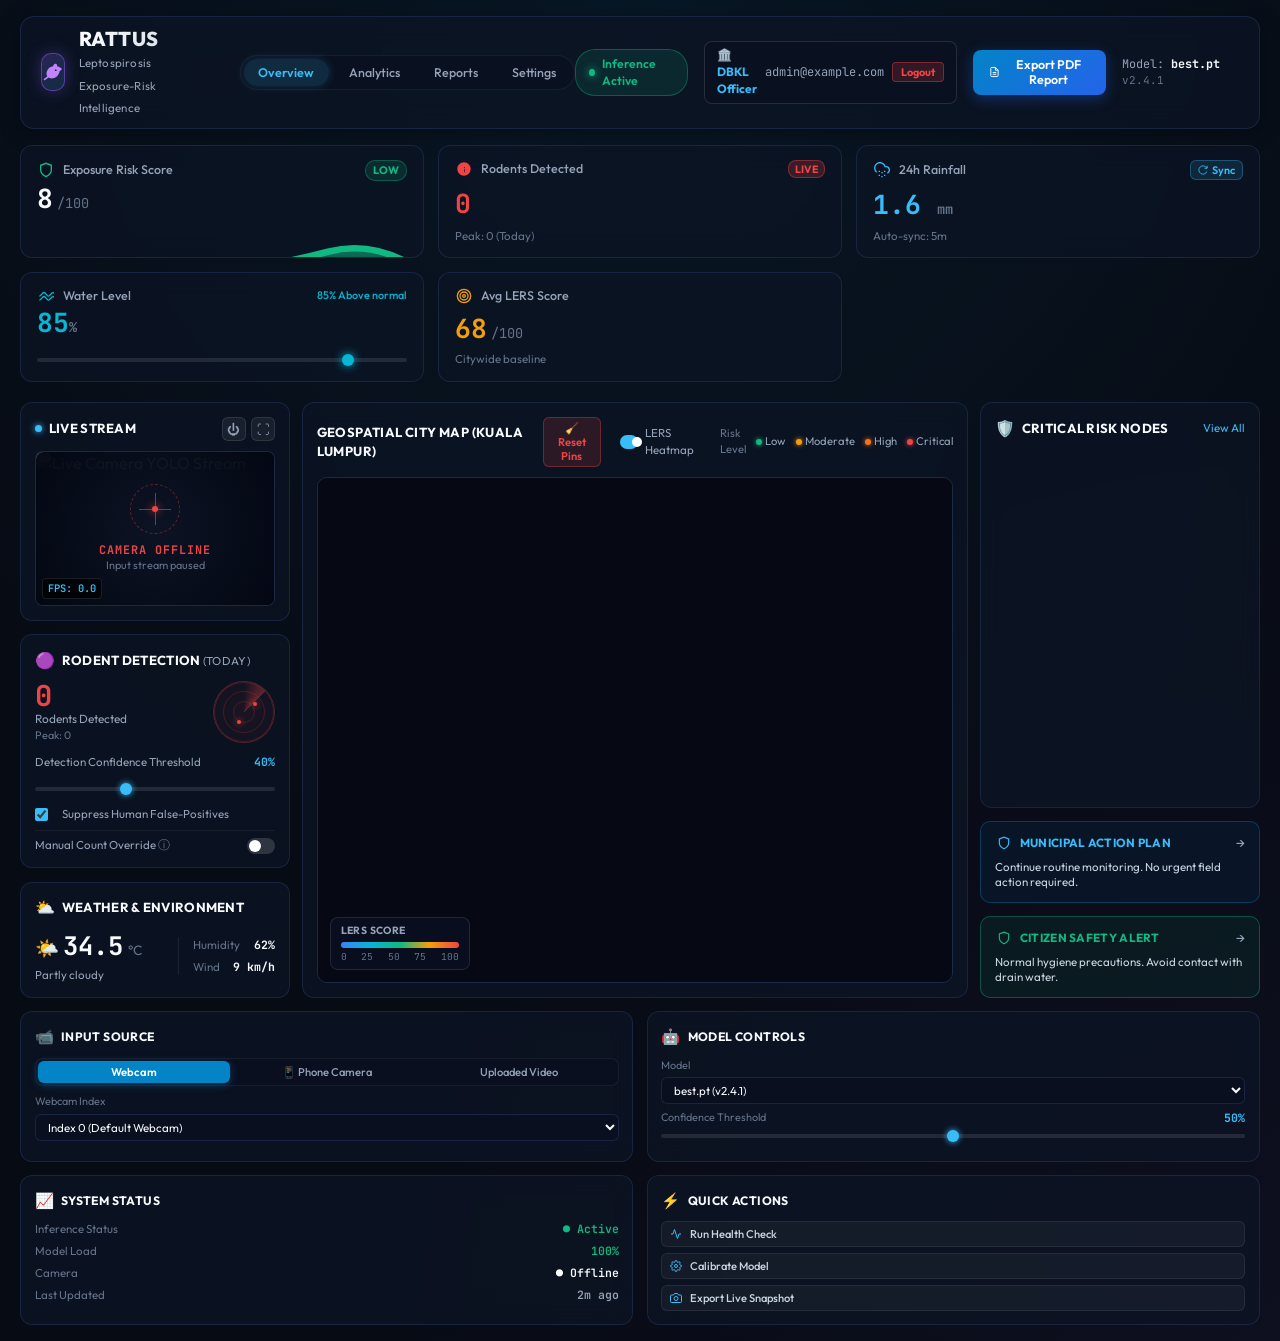
==== commit 9ea7cb9f: "feat(mobile): optimize dashboard for mobile, add phone camera live streaming with real-time YOLO det" ====
--- a/public/index.html
+++ b/public/index.html
@@ -11,7 +11,7 @@
     <!-- Leaflet CSS -->
     <link rel="stylesheet" href="https://unpkg.com/leaflet@1.9.4/dist/leaflet.css" />
     <script src="https://unpkg.com/leaflet@1.9.4/dist/leaflet.js"></script>
-    <link rel="stylesheet" href="/static/style.css?v=20260812_v2">
+    <link rel="stylesheet" href="/static/style.css?v=20260829_mobile_v1">
 </head>
 <body>
     <!-- SVG Gradient Definitions -->
@@ -231,6 +231,10 @@
                     <div class="video-hud-screen" id="videoHudScreen">
                         <img id="videoStream" src="/api/stream" alt="Live Camera YOLO Stream" crossorigin="anonymous">
                         
+                        <!-- Direct Phone Camera Hardware Video Preview & Detection Overlay -->
+                        <video id="phoneLiveVideo" playsinline autoplay muted class="hidden" style="position:absolute; inset:0; width:100%; height:100%; object-fit:cover; z-index:2; border-radius:6px; background:#000;"></video>
+                        <canvas id="phoneDetectionCanvas" class="hidden" style="position:absolute; inset:0; width:100%; height:100%; object-fit:cover; z-index:3; pointer-events:none;"></canvas>
+
                         <!-- Offline Reticle Viewfinder (shown when camera power is OFF) -->
                         <div class="camera-offline-hud" id="cameraOfflineHud">
                             <div class="hud-reticle">
@@ -243,7 +247,7 @@
                         </div>
 
                         <!-- Top-Left & Bottom HUD Elements -->
-                        <div class="hud-fps-tag" id="fpsCounter">FPS: 0.2</div>
+                        <div class="hud-fps-tag" id="fpsCounter">FPS: 0.0</div>
                     </div>
                 </div>
 
@@ -457,7 +461,7 @@
                 </div>
                 <div class="segmented-pills-row">
                     <button class="seg-pill active" id="btnSourceWebcam">Webcam</button>
-                    <button class="seg-pill" id="btnSourceIpCam">IP Camera</button>
+                    <button class="seg-pill" id="btnSourcePhoneCam">📱 Phone Camera</button>
                     <button class="seg-pill" id="btnSourceVideoFile">Uploaded Video</button>
                 </div>
 
@@ -471,14 +475,29 @@
                     </select>
                 </div>
 
-                <!-- Sub-Controls: IP Camera -->
-                <div class="deck-sub-control hidden" id="ipCamRow">
-                    <label for="ipCamUrl">Stream URL</label>
-                    <div class="input-action-wrap">
-                        <input type="text" id="ipCamUrl" placeholder="http://192.168.1.50:8080/video" class="input-text-sleek">
-                        <button class="btn-deck-primary" id="btnApplyIpCam">Connect</button>
-                    </div>
-                </div>
+                <!-- Sub-Controls: Phone Camera Live Stream -->
+                <div class="deck-sub-control hidden" id="phoneCamRow">
+                    <div class="phone-cam-status-box">
+                        <div class="pcs-header">
+                            <span class="pcs-indicator" id="phoneCamIndicator">● Idle (Ready)</span>
+                            <span class="pcs-fps" id="phoneCamFps">0 FPS</span>
+                        </div>
+                        <p class="pcs-desc">Live stream directly from your phone's camera into Rattus AI YOLO detection.</p>
+                    </div>
+                    <div class="phone-cam-action-buttons">
+                        <button class="btn-deck-primary btn-phone-stream" id="btnTogglePhoneCam">
+                            <span class="btn-cam-icon">📹</span>
+                            <span id="phoneCamBtnText">Start Phone Camera</span>
+                        </button>
+                        <button class="btn-deck-secondary" id="btnFlipPhoneCam" title="Flip Camera (Front/Back)">
+                            🔄 Flip Camera
+                        </button>
+                    </div>
+                </div>
+
+                <!-- Hidden video & canvas elements for Phone Web Camera capture -->
+                <video id="phoneVideoSource" playsinline autoplay muted style="display:none;"></video>
+                <canvas id="phoneCaptureCanvas" width="640" height="480" style="display:none;"></canvas>
 
                 <!-- Sub-Controls: Video Upload -->
                 <div class="deck-sub-control hidden" id="videoFileRow">
@@ -809,7 +828,7 @@
     <div id="toastContainer" class="toast-container"></div>
 
     <!-- SCRIPTS -->
-    <script src="/static/app.js?v=20260812_v2"></script>
-    <script src="/static/pdf_report.js?v=20260812_v2"></script>
+    <script src="/static/app.js?v=20260829_mobile_v2"></script>
+    <script src="/static/pdf_report.js?v=20260829_mobile_v2"></script>
 </body>
 </html>
--- a/static/style.css
+++ b/static/style.css
@@ -1476,16 +1476,101 @@
     background: #0284c7;
     border: none;
     color: #ffffff;
-    padding: 3px 8px;
+    padding: 5px 10px;
+    border-radius: 6px;
+    font-size: 0.72rem;
+    font-weight: 600;
+    cursor: pointer;
+    transition: filter 0.2s ease, transform 0.1s ease;
+}
+
+.btn-deck-primary:hover {
+    filter: brightness(1.15);
+}
+
+.btn-deck-primary:active {
+    transform: scale(0.98);
+}
+
+/* Phone Camera Sub-Controls */
+.phone-cam-status-box {
+    background: rgba(10, 16, 32, 0.7);
+    border: 1px solid rgba(56, 189, 248, 0.2);
+    border-radius: 8px;
+    padding: 0.5rem 0.65rem;
+    margin-bottom: 0.5rem;
+}
+
+.pcs-header {
+    display: flex;
+    justify-content: space-between;
+    align-items: center;
+    margin-bottom: 0.25rem;
+}
+
+.pcs-indicator {
+    font-size: 0.72rem;
+    font-weight: 700;
+    color: var(--text-muted);
+}
+
+.pcs-indicator.streaming {
+    color: var(--accent-green);
+    text-shadow: 0 0 8px rgba(16, 185, 129, 0.5);
+}
+
+.pcs-fps {
+    font-family: var(--font-mono);
+    font-size: 0.68rem;
+    color: var(--accent-blue);
+}
+
+.pcs-desc {
+    font-size: 0.68rem;
+    color: var(--text-dim);
+    line-height: 1.3;
+}
+
+.phone-cam-action-buttons {
+    display: flex;
+    gap: 0.45rem;
+}
+
+.btn-phone-stream {
+    flex: 1.5;
+    padding: 0.5rem 0.75rem;
+    font-size: 0.75rem;
+    display: flex;
+    align-items: center;
+    justify-content: center;
+    gap: 0.35rem;
+    background: linear-gradient(135deg, #0284c7, #2563eb);
+}
+
+.btn-phone-stream.streaming {
+    background: linear-gradient(135deg, #dc2626, #ef4444);
+    box-shadow: 0 0 12px rgba(239, 68, 68, 0.4);
+}
+
+.btn-deck-secondary {
+    flex: 1;
+    background: rgba(255, 255, 255, 0.08);
+    border: 1px solid rgba(255, 255, 255, 0.15);
+    color: var(--text-main);
+    padding: 0.5rem 0.55rem;
     border-radius: 6px;
     font-size: 0.7rem;
     font-weight: 600;
     cursor: pointer;
-    transition: filter 0.2s ease;
-}
-
-.btn-deck-primary:hover {
-    filter: brightness(1.15);
+    display: flex;
+    align-items: center;
+    justify-content: center;
+    gap: 0.25rem;
+    transition: all 0.2s ease;
+}
+
+.btn-deck-secondary:hover {
+    background: rgba(255, 255, 255, 0.16);
 }
 
 /* System Status List */
@@ -1582,29 +1667,326 @@
 }
 
 /* ==========================================================================
-   RESPONSIVE DESIGN ADAPTATIONS
+   RESPONSIVE DESIGN ADAPTATIONS & MOBILE OPTIMIZATIONS
    ========================================================================== */
+
+/* Large Tablets & Small Desktops (<= 1280px) */
 @media (max-width: 1280px) {
     .command-grid-3col {
-        grid-template-columns: 260px 1fr 280px;
+        grid-template-columns: 270px 1fr 280px;
+        gap: 0.75rem;
     }
     .kpi-top-strip {
         grid-template-columns: repeat(3, 1fr);
+        gap: 0.85rem;
     }
     .bottom-control-deck {
         grid-template-columns: repeat(2, 1fr);
     }
 }
 
-@media (max-width: 960px) {
+/* Medium Tablets & Landscape (<= 1024px) */
+@media (max-width: 1024px) {
+    .header-left {
+        gap: 1.2rem;
+    }
+    .command-grid-3col {
+        grid-template-columns: 1fr 1fr;
+    }
+    .col-center {
+        grid-column: 1 / -1;
+    }
+}
+
+/* Tablets & Mobile Devices (<= 860px) */
+@media (max-width: 860px) {
+    body {
+        padding: 0.5rem 0.6rem;
+    }
+
+    .command-center-container {
+        gap: 0.75rem;
+        width: 100%;
+        max-width: 100%;
+    }
+
+    /* Top Navbar Responsive Breakdown */
+    .header-navbar {
+        flex-direction: column;
+        align-items: stretch;
+        gap: 0.75rem;
+        padding: 0.75rem 0.85rem;
+        border-radius: 12px;
+    }
+
+    .header-left {
+        flex-direction: column;
+        align-items: stretch;
+        gap: 0.65rem;
+        width: 100%;
+    }
+
+    .brand-capsule {
+        width: 100%;
+        justify-content: flex-start;
+        gap: 0.75rem;
+    }
+
+    .brand-titles h1 {
+        font-size: 1.15rem;
+    }
+
+    .nav-pills-deck {
+        width: 100%;
+        display: grid;
+        grid-template-columns: repeat(4, 1fr);
+        gap: 3px;
+        padding: 3px;
+        border-radius: 10px;
+    }
+
+    .nav-pill {
+        padding: 0.45rem 0.2rem;
+        font-size: 0.75rem;
+        text-align: center;
+        width: 100%;
+    }
+
+    .header-right {
+        display: flex;
+        flex-wrap: wrap;
+        align-items: center;
+        justify-content: space-between;
+        gap: 0.5rem;
+        width: 100%;
+    }
+
+    .status-pill-green {
+        font-size: 0.72rem;
+        padding: 0.3rem 0.65rem;
+    }
+
+    .user-auth-capsule {
+        flex: 1 1 auto;
+        justify-content: space-between;
+        font-size: 0.72rem;
+        padding: 0.3rem 0.55rem;
+        max-width: 100%;
+    }
+
+    .btn-export-pdf {
+        flex: 1 1 100%;
+        justify-content: center;
+        padding: 0.55rem 1rem;
+        font-size: 0.8rem;
+    }
+
+    .model-meta-tag {
+        width: 100%;
+        text-align: center;
+        font-size: 0.7rem;
+        margin-top: 2px;
+    }
+
+    /* KPI Cards Grid */
+    .kpi-top-strip {
+        grid-template-columns: repeat(2, 1fr);
+        gap: 0.65rem;
+        margin-bottom: 0.75rem;
+    }
+
+    .kpi-box {
+        padding: 0.7rem 0.8rem;
+        min-height: 84px;
+    }
+
+    .kpi-score-val, .kpi-big-val {
+        font-size: 1.45rem;
+    }
+
+    /* Command Center Columns Stacking */
     .command-grid-3col {
         grid-template-columns: 1fr;
-    }
-    .kpi-top-strip {
-        grid-template-columns: repeat(2, 1fr);
-    }
+        gap: 0.75rem;
+    }
+
+    .col-left, .col-center, .col-right {
+        width: 100%;
+        min-width: 0;
+    }
+
+    /* Stream Card Responsive Video Viewport */
+    .stream-card {
+        min-height: auto;
+    }
+
+    .video-hud-screen {
+        height: auto;
+        aspect-ratio: 16 / 9;
+        min-height: 200px;
+        max-height: 280px;
+    }
+
+    /* Map Card Responsive */
+    .map-card-main {
+        min-height: auto;
+        padding: 0.75rem;
+    }
+
+    .map-card-header {
+        flex-direction: column;
+        align-items: flex-start;
+        gap: 0.5rem;
+    }
+
+    .map-header-controls {
+        flex-wrap: wrap;
+        justify-content: space-between;
+        width: 100%;
+        gap: 0.5rem;
+    }
+
+    .map-risk-legend {
+        flex-wrap: wrap;
+        gap: 0.4rem;
+        font-size: 0.65rem;
+    }
+
+    .map-viewport-wrapper {
+        min-height: 300px;
+        height: 320px;
+        width: 100%;
+    }
+
+    .lers-spectrum-overlay {
+        bottom: 8px;
+        left: 8px;
+        width: 120px;
+        padding: 4px 8px;
+    }
+
+    /* Ranked Nodes List */
+    .ranked-nodes-list {
+        max-height: 280px;
+    }
+
+    .node-station-name {
+        max-width: 160px;
+        overflow: hidden;
+        text-overflow: ellipsis;
+        white-space: nowrap;
+    }
+
+    /* Bottom Control Deck */
     .bottom-control-deck {
         grid-template-columns: 1fr;
+        gap: 0.65rem;
+    }
+
+    .deck-card {
+        min-height: auto;
+        padding: 0.75rem;
+    }
+
+    /* Analytics Tab */
+    .analytics-grid-2col {
+        grid-template-columns: 1fr;
+        gap: 0.75rem;
+    }
+
+    .analytics-table-wrap {
+        -webkit-overflow-scrolling: touch;
+        overflow-x: auto;
+        width: 100%;
+    }
+
+    /* Reports Tab */
+    .reports-kpi-strip {
+        grid-template-columns: repeat(2, 1fr);
+        gap: 0.65rem;
+    }
+
+    .page-title-banner {
+        flex-direction: column;
+        align-items: flex-start;
+        gap: 0.6rem;
+        padding: 0.85rem 1rem;
+    }
+
+    .reports-action-strip, .filter-controls-row {
+        flex-wrap: wrap;
+        width: 100%;
+    }
+
+    /* Settings Tab */
+    .settings-grid-2col {
+        grid-template-columns: 1fr;
+        gap: 0.75rem;
+    }
+
+    .setting-item-row {
+        flex-direction: column;
+        align-items: flex-start;
+        gap: 0.5rem;
+    }
+}
+
+/* Small Smart Phones (<= 480px) */
+@media (max-width: 480px) {
+    body {
+        padding: 0.4rem;
+    }
+
+    .brand-titles h1 {
+        font-size: 1.05rem;
+    }
+
+    .brand-subtitle {
+        font-size: 0.65rem;
+    }
+
+    .nav-pill {
+        font-size: 0.7rem;
+        padding: 0.35rem 0.15rem;
+    }
+
+    .kpi-top-strip {
+        grid-template-columns: 1fr 1fr;
+        gap: 0.5rem;
+    }
+
+    .kpi-top-strip .kpi-box:nth-child(5) {
+        grid-column: 1 / -1;
+    }
+
+    .kpi-box {
+        padding: 0.6rem 0.7rem;
+    }
+
+    .kpi-score-val, .kpi-big-val {
+        font-size: 1.35rem;
+    }
+
+    .weather-metrics-matrix {
+        grid-template-columns: 1fr;
+    }
+
+    .reports-kpi-strip {
+        grid-template-columns: 1fr 1fr;
+        gap: 0.5rem;
+    }
+
+    .rkpi-box {
+        padding: 0.75rem;
+    }
+
+    .rkpi-val {
+        font-size: 1.35rem;
+    }
+
+    .modal-content {
+        width: 95vw;
+        padding: 0.85rem;
     }
 }
 
